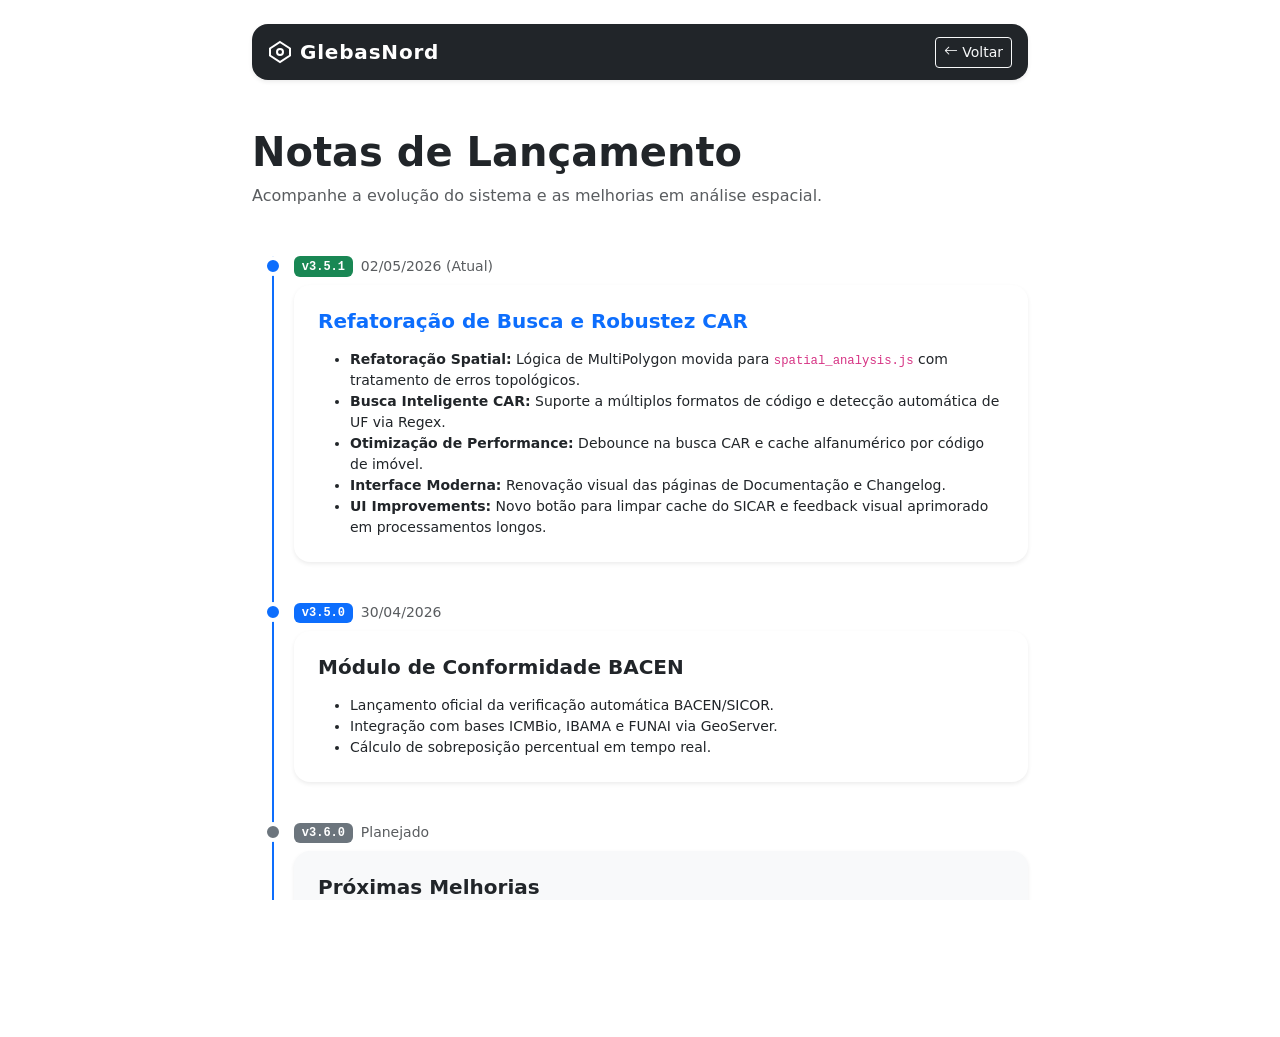
==== changelog.html @ fca3aaee "chore: v3.5.2 - Pequenas correções, limpeza e melhorias de estabilidade Ajustes realizados sobre v3." ====
<!DOCTYPE html>
<html lang="pt-BR" data-bs-theme="light">

<head>
  <meta charset="UTF-8">
  <meta name="viewport" content="width=device-width, initial-scale=1.0">
  <title>Changelog - CGRN</title>
  <link rel="stylesheet" href="https://cdn.jsdelivr.net/npm/bootstrap@5.3.2/dist/css/bootstrap.min.css">
  <link rel="stylesheet" href="https://cdn.jsdelivr.net/npm/bootstrap-icons@1.11.3/font/bootstrap-icons.min.css">
  <link rel="stylesheet" href="css/style.css">
  <style>
    body {
      background-color: var(--bs-body-bg);
    }

    .timeline {
      border-left: 2px solid var(--bs-primary);
      margin-left: 20px;
      padding-left: 20px;
      position: relative;
    }

    .timeline-item {
      position: relative;
      margin-bottom: 40px;
    }

    .timeline-item::before {
      content: '';
      position: absolute;
      left: -31px;
      top: 0;
      width: 20px;
      height: 20px;
      border-radius: 50%;
      background: var(--bs-primary);
      border: 4px solid var(--bs-body-bg);
    }

    .timeline-item.future::before {
      background: var(--bs-secondary);
    }

    .version-badge {
      font-family: monospace;
      font-weight: bold;
    }
  </style>
</head>

<body>
  <div class="container py-4" style="max-width: 800px;">
    <!-- Navbar -->
    <nav class="navbar navbar-expand-lg navbar-dark bg-dark shadow-sm mb-5 rounded-4 px-3">
      <a class="navbar-brand d-flex align-items-center gap-2" href="index.html">
        <svg width="24" height="24" viewBox="0 0 24 24" fill="none" stroke="currentColor" stroke-width="2">
          <polygon points="12 2 22 8.5 22 15.5 12 22 2 15.5 2 8.5" />
          <circle cx="12" cy="12" r="3" />
        </svg>
        <span class="fw-bold">GlebasNord</span>
      </a>
      <div class="ms-auto">
        <a href="index.html" class="btn btn-outline-light btn-sm">
          <i class="bi bi-arrow-left me-1"></i>Voltar
        </a>
      </div>
    </nav>

    <div class="mb-5">
      <h1 class="fw-bold mb-2">Notas de Lançamento</h1>
      <p class="text-muted">Acompanhe a evolução do sistema e as melhorias em análise espacial.</p>
    </div>

    <div class="timeline">

      <!-- Versão 3.5.1 -->
      <div class="timeline-item">
        <div class="d-flex align-items-center gap-2 mb-2">
          <span class="badge bg-success version-badge">v3.5.1</span>
          <span class="text-muted small">02/05/2026 (Atual)</span>
        </div>
        <div class="card border-0 shadow-sm rounded-4">
          <div class="card-body p-4">
            <h5 class="fw-bold mb-3 text-primary">Refatoração de Busca e Robustez CAR</h5>
            <ul class="mb-0 small">
              <li><strong>Refatoração Spatial:</strong> Lógica de MultiPolygon movida para
                <code>spatial_analysis.js</code> com tratamento de erros topológicos.
              </li>
              <li><strong>Busca Inteligente CAR:</strong> Suporte a múltiplos formatos de código e detecção automática
                de UF via Regex.</li>
              <li><strong>Otimização de Performance:</strong> Debounce na busca CAR e cache alfanumérico por código de
                imóvel.</li>
              <li><strong>Interface Moderna:</strong> Renovação visual das páginas de Documentação e Changelog.</li>
              <li><strong>UI Improvements:</strong> Novo botão para limpar cache do SICAR e feedback visual aprimorado
                em processamentos longos.</li>
            </ul>
          </div>
        </div>
      </div>

      <!-- Versão 3.5.0 -->
      <div class="timeline-item">
        <div class="d-flex align-items-center gap-2 mb-2">
          <span class="badge bg-primary version-badge">v3.5.0</span>
          <span class="text-muted small">30/04/2026</span>
        </div>
        <div class="card border-0 shadow-sm rounded-4">
          <div class="card-body p-4">
            <h5 class="fw-bold mb-3">Módulo de Conformidade BACEN</h5>
            <ul class="mb-0 small">
              <li>Lançamento oficial da verificação automática BACEN/SICOR.</li>
              <li>Integração com bases ICMBio, IBAMA e FUNAI via GeoServer.</li>
              <li>Cálculo de sobreposição percentual em tempo real.</li>
            </ul>
          </div>
        </div>
      </div>

      <!-- Futuro -->
      <div class="timeline-item future">
        <div class="d-flex align-items-center gap-2 mb-2">
          <span class="badge bg-secondary version-badge">v3.6.0</span>
          <span class="text-muted small">Planejado</span>
        </div>
        <div class="card border-0 shadow-sm rounded-4 bg-light">
          <div class="card-body p-4">
            <h5 class="fw-bold mb-2">Próximas Melhorias</h5>
            <p class="small text-muted mb-0">Exportação de relatórios em PDF, suporte a formatos GeoJSON em importação
              direta e integração com APIs de Preços de Terras.</p>
          </div>
        </div>
      </div>

    </div>
  </div>

  <script src="https://cdn.jsdelivr.net/npm/bootstrap@5.3.2/dist/js/bootstrap.bundle.min.js"></script>
  <script>
    if (localStorage.getItem('cgrn_theme') === 'dark') {
      document.documentElement.setAttribute('data-bs-theme', 'dark');
    }
  </script>
</body>

</html>
---- css/style.css ----
/* ============================================================
   CGRN v3.0 — style.css
   Complementa Bootstrap 5.3
   ============================================================ */

/* ─── Variáveis ─────────────────────────────────────────────── */
:root {
  --cgrn-accent: #448aff;
  --cgrn-nav-h: 56px;
  --cgrn-status-h: 32px;
  --cgrn-radius: 10px;
  --cgrn-shadow: 0 2px 16px rgba(0, 0, 0, .13);
  --cgrn-mono: 'JetBrains Mono', 'Fira Code', 'Cascadia Code', 'Courier New', monospace;
}

[data-bs-theme="dark"] {
  --bs-body-bg: #111827;
}

/* ─── Layout ─────────────────────────────────────────────────── */
html,
body {
  height: 100%;
  overflow: hidden;
  margin: 0;
}

#map {
  position: fixed;
  inset: var(--cgrn-nav-h) 0 var(--cgrn-status-h) 0;
  z-index: 0;
}

/* ─── Navbar ─────────────────────────────────────────────────── */
.navbar {
  position: relative;
  z-index: 1030;
  height: var(--cgrn-nav-h);
  font-size: .87rem;
}

.navbar-brand {
  font-weight: 800;
  letter-spacing: .04em;
}

.navbar .dropdown-menu {
  font-size: .84rem;
  border-radius: var(--cgrn-radius);
}

/* ─── Status bar inferior ────────────────────────────────────── */
#statusBar {
  position: fixed;
  bottom: 0;
  left: 0;
  right: 0;
  height: var(--cgrn-status-h);
  z-index: 1020;
  display: flex;
  align-items: center;
  padding: 0 .875rem;
  gap: 1rem;
  font-size: .72rem;
  font-family: var(--cgrn-mono);
  background: rgba(255, 255, 255, .96);
  border-top: 1px solid var(--bs-border-color, #dee2e6);
  backdrop-filter: blur(4px);
}

[data-bs-theme="dark"] #statusBar {
  background: rgba(17, 24, 39, .96);
}

.status-divider {
  width: 1px;
  height: 14px;
  background: var(--bs-border-color, #dee2e6);
  flex-shrink: 0;
}

/* ─── Modais ─────────────────────────────────────────────────── */
.modal-content {
  border: none;
  border-radius: var(--cgrn-radius);
  box-shadow: var(--cgrn-shadow);
  overflow: hidden;
}

.modal-header {
  border-bottom: 1px solid var(--bs-border-color);
  padding: .875rem 1.125rem;
}

.modal-footer {
  border-top: 1px solid var(--bs-border-color);
}

/* ─── Textarea de coordenadas ────────────────────────────────── */
.coord-area {
  font-family: var(--cgrn-mono) !important;
  font-size: .8rem;
  line-height: 1.65;
  resize: vertical;
  min-height: 150px;
}

/* ─── Upload zone ────────────────────────────────────────────── */
.upload-zone {
  border: 2px dashed var(--bs-border-color, #dee2e6);
  border-radius: var(--cgrn-radius);
  padding: 2rem 1rem;
  text-align: center;
  cursor: pointer;
  transition: border-color .2s, background .2s;
}

.upload-zone:hover,
.upload-zone.drag-over {
  border-color: var(--cgrn-accent);
  background: color-mix(in srgb, var(--cgrn-accent) 5%, transparent);
}

/* ─── Tabela de resultados Modernizada ────────────────────────── */
.results-table {
  border-collapse: separate;
  border-spacing: 0;
}

.results-table thead {
  position: sticky;
  top: 0;
  z-index: 10;
  box-shadow: 0 1px 0 var(--bs-border-color);
}

.results-table th {
  background: var(--bs-tertiary-bg);
  border-bottom: 2px solid var(--bs-border-color);
  font-size: 0.68rem;
  padding: 0.75rem 0.5rem;
  color: var(--bs-secondary-color);
}

.group-header th {
  border-bottom: 1px solid var(--bs-border-color);
  font-weight: 700;
  text-transform: uppercase;
  letter-spacing: 0.05em;
  font-size: 0.62rem;
  color: var(--bs-primary);
}

.results-table tbody tr:nth-of-type(odd) {
  background-color: rgba(0, 0, 0, 0.01);
}

[data-bs-theme="dark"] .results-table tbody tr:nth-of-type(odd) {
  background-color: rgba(255, 255, 255, 0.02);
}

.results-table tbody tr:hover {
  background-color: rgba(68, 138, 255, 0.05) !important;
}

/* Badges Modernos */
.badge-modern {
  padding: 0.4em 0.7em;
  font-weight: 600;
  font-size: 0.7rem;
  border-radius: 6px;
  display: inline-flex;
  align-items: center;
  gap: 4px;
}

/* Color indicator */
.color-dot {
  width: 14px;
  height: 14px;
  border-radius: 50%;
  display: inline-block;
  box-shadow: inset 0 0 0 1px rgba(0, 0, 0, 0.1);
}

/* Cores Suaves para Linhas */
.table-danger-soft {
  background-color: rgba(220, 53, 69, 0.08) !important;
}

.table-warning-soft {
  background-color: rgba(255, 193, 7, 0.08) !important;
}

[data-bs-theme="dark"] .table-danger-soft {
  background-color: rgba(220, 53, 69, 0.15) !important;
}

[data-bs-theme="dark"] .table-warning-soft {
  background-color: rgba(255, 193, 7, 0.15) !important;
}

/* Botões da Tabela */
.btn-white {
  background: #fff;
  border: 1px solid #dee2e6;
  color: #212529;
}

[data-bs-theme="dark"] .btn-white {
  background: #2d3748;
  border-color: #4a5568;
  color: #e2e8f0;
}

.btn-white:hover {
  background: #f8f9fa;
  border-color: #ced4da;
}

[data-bs-theme="dark"] .btn-white:hover {
  background: #3d4957;
}

/* Outros ajustes */
.border-top-2 {
  border-top: 2px solid var(--bs-border-color) !important;
}

.results-table .font-monospace {
  font-size: 0.85rem;
  letter-spacing: -0.02em;
}

/* ─── Centroid marker ────────────────────────────────────────── */
.cgrn-centroid {
  width: 26px;
  height: 26px;
  border-radius: 50%;
  border: 2.5px solid;
  color: #fff;
  font-size: .68rem;
  font-weight: 700;
  display: flex;
  align-items: center;
  justify-content: center;
  box-shadow: 0 2px 6px rgba(0, 0, 0, .28);
  transition: transform .15s;
  filter: brightness(1.1);
}

.cgrn-centroid:hover {
  transform: scale(1.2);
}

/* ─── Popup Leaflet ──────────────────────────────────────────── */
.leaflet-popup-content-wrapper {
  border-radius: var(--cgrn-radius) !important;
  box-shadow: var(--cgrn-shadow) !important;
  padding: 2px !important;
}

.leaflet-popup-content {
  margin: 10px 14px !important;
}

.popup-table {
  width: 100%;
  border-collapse: collapse;
  font-size: .8em;
}

.popup-table td {
  padding: .15rem .35rem;
  vertical-align: top;
}

.popup-table td:first-child {
  color: #888;
  white-space: nowrap;
  width: 40%;
}

[data-bs-theme="dark"] .leaflet-popup-content-wrapper,
[data-bs-theme="dark"] .leaflet-popup-tip {
  background: #1f2937 !important;
  color: #e5e7eb !important;
}

/* ─── Painel de legenda TI ───────────────────────────────────── */
#tiLegendPanel {
  position: fixed;
  left: 10px;
  bottom: calc(var(--cgrn-status-h) + 8px);
  z-index: 1000;
  background: rgba(255, 255, 255, .97);
  border: 1px solid var(--bs-border-color, #dee2e6);
  border-radius: var(--cgrn-radius);
  box-shadow: var(--cgrn-shadow);
  min-width: 210px;
  max-width: 240px;
  overflow: hidden;
}

[data-bs-theme="dark"] #tiLegendPanel {
  background: rgba(31, 41, 55, .97);
}

.ti-legend-header {
  display: flex;
  align-items: center;
  gap: .4rem;
  padding: .45rem .75rem;
  font-size: .75rem;
  font-weight: 600;
  cursor: pointer;
  user-select: none;
  background: rgba(0, 0, 0, .03);
  border-bottom: 1px solid var(--bs-border-color, #dee2e6);
}

.ti-legend-header:hover {
  background: rgba(0, 0, 0, .06);
}

[data-bs-theme="dark"] .ti-legend-header {
  background: rgba(255, 255, 255, .04);
}

#tiLegendBody {
  padding: .6rem .75rem .75rem;
}

/* buildTILegend() gera estas classes */
.ti-legend-inner {
  font-size: .77rem;
}

.legend-title {
  font-weight: 700;
  margin-bottom: .45rem;
  font-size: .76rem;
  letter-spacing: .03em;
}

.legend-item {
  display: flex;
  align-items: center;
  gap: .45rem;
  margin-bottom: .28rem;
}

.legend-swatch {
  width: 14px;
  height: 14px;
  border-radius: 3px;
  border: 2px solid;
  display: inline-block;
  flex-shrink: 0;
}

.legend-source {
  font-size: .68rem;
  color: #888;
  margin-top: .5rem;
}

/* ─── Modal conformidade ─────────────────────────────────────── */
#conformidadeBody .table th {
  font-size: .74rem;
}

#conformidadeBody .table td {
  font-size: .8rem;
}

/* ─── Legenda TI no rodapé do modal de resultados ────────────── */
.ti-modal-legend {
  font-size: .74rem;
  background: var(--bs-body-tertiary, #f8f9fa);
}

[data-bs-theme="dark"] .ti-modal-legend {
  background: rgba(255, 255, 255, .03);
}

/* ─── Toast ──────────────────────────────────────────────────── */
.toast {
  border-radius: var(--cgrn-radius);
  overflow: hidden;
  min-width: 280px;
}

.toast-header,
.toast-body {
  font-size: .82rem;
}

/* ─── Controles Leaflet no dark mode ─────────────────────────── */
[data-bs-theme="dark"] .leaflet-bar a,
[data-bs-theme="dark"] .leaflet-draw-toolbar a {
  background-color: #1f2937 !important;
  color: #e5e7eb !important;
  border-color: #374151 !important;
}

[data-bs-theme="dark"] .leaflet-bar a:hover,
[data-bs-theme="dark"] .leaflet-draw-toolbar a:hover {
  background-color: #374151 !important;
}

[data-bs-theme="dark"] .leaflet-control-attribution {
  background: rgba(17, 24, 39, .9) !important;
  color: #9ca3af !important;
}

[data-bs-theme="dark"] .leaflet-control-layers {
  background: #1f2937;
  color: #e5e7eb;
}

[data-bs-theme="dark"] .leaflet-control-layers-separator {
  border-color: #374151;
}

/* ─── Animações ──────────────────────────────────────────────── */
@keyframes fadein {
  from {
    opacity: 0;
    transform: translateY(-4px);
  }

  to {
    opacity: 1;
    transform: translateY(0);
  }
}

.animate-fadein {
  animation: fadein .2s ease;
}

/* ─── Responsividade ─────────────────────────────────────────── */
@media (max-width:767px) {
  #statusBar {
    font-size: .65rem;
    gap: .5rem;
    padding: 0 .5rem;
  }

  .modal-dialog {
    margin: .5rem;
  }

  .coord-area {
    font-size: .75rem;
  }

  .results-table th,
  .results-table td {
    font-size: .7rem;
    padding: .4rem .3rem;
  }

  .results-table .group-header,
  .results-table .text-muted.small {
    display: none;
  }

  #tiLegendPanel {
    display: none !important;
  }
}
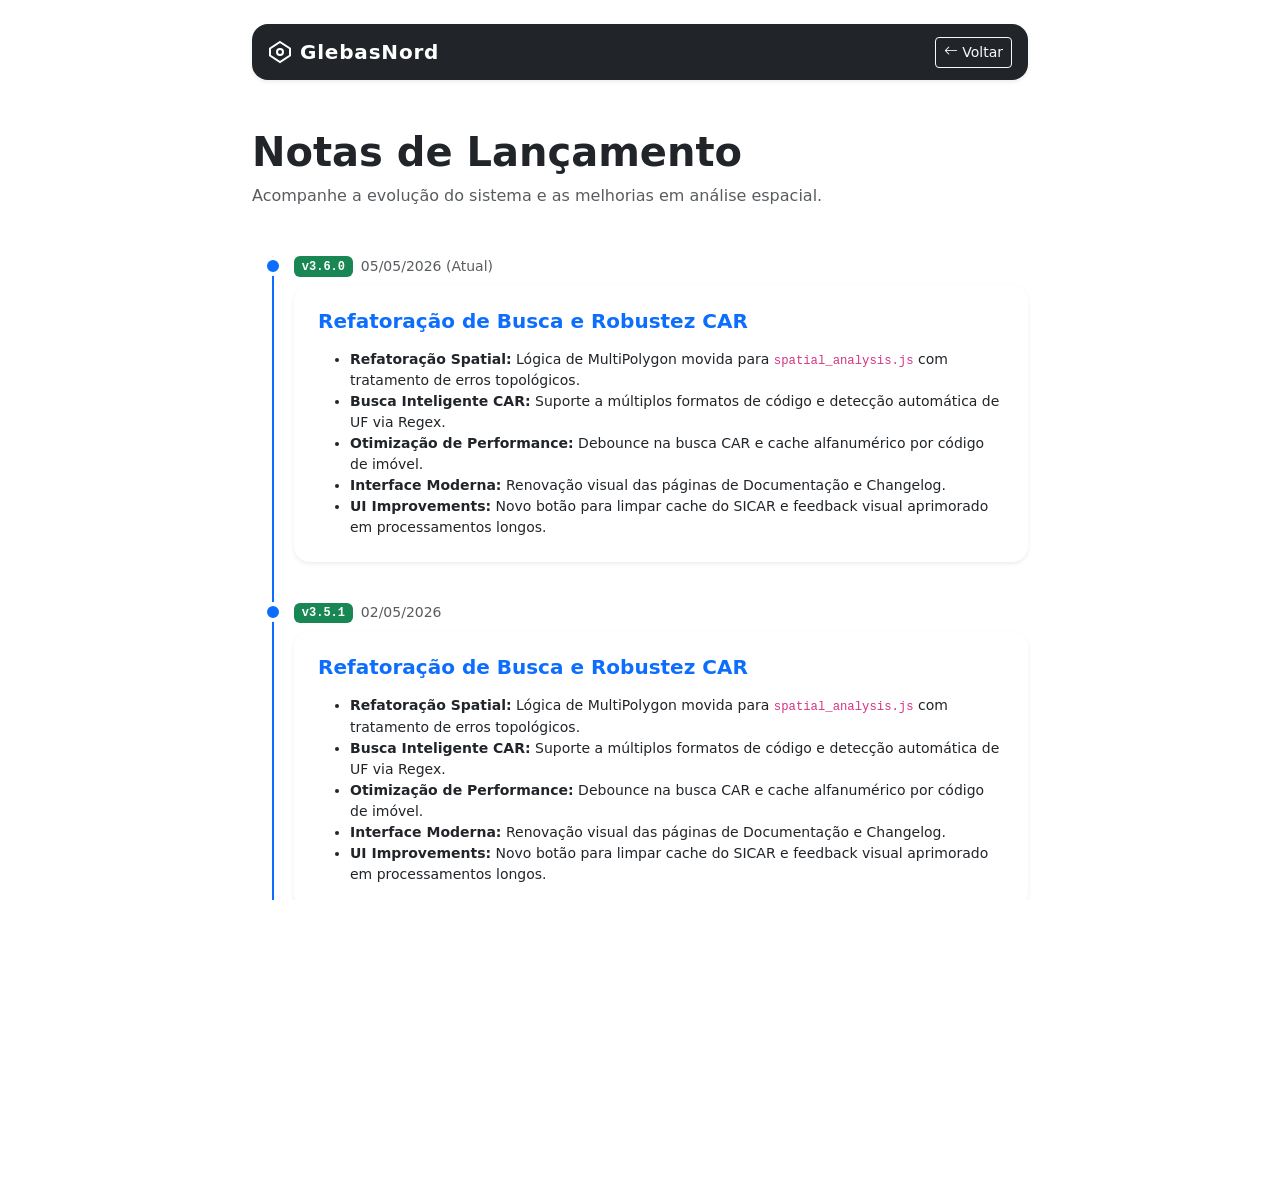
==== commit f855e314: "feat: v3.6.0 - Consolidação de estabilidade, correções e melhorias finais Ajustes realizados sobre v" ====
--- a/changelog.html
+++ b/changelog.html
@@ -72,12 +72,35 @@
     </div>
 
     <div class="timeline">
-
+    <!-- Versão 3.6.0 -->
+      <div class="timeline-item">
+        <div class="d-flex align-items-center gap-2 mb-2">
+          <span class="badge bg-success version-badge">v3.6.0</span>
+          <span class="text-muted small">05/05/2026 (Atual)</span>
+        </div>
+        <div class="card border-0 shadow-sm rounded-4">
+          <div class="card-body p-4">
+            <h5 class="fw-bold mb-3 text-primary">Refatoração de Busca e Robustez CAR</h5>
+            <ul class="mb-0 small">
+              <li><strong>Refatoração Spatial:</strong> Lógica de MultiPolygon movida para
+                <code>spatial_analysis.js</code> com tratamento de erros topológicos.
+              </li>
+              <li><strong>Busca Inteligente CAR:</strong> Suporte a múltiplos formatos de código e detecção automática
+                de UF via Regex.</li>
+              <li><strong>Otimização de Performance:</strong> Debounce na busca CAR e cache alfanumérico por código de
+                imóvel.</li>
+              <li><strong>Interface Moderna:</strong> Renovação visual das páginas de Documentação e Changelog.</li>
+              <li><strong>UI Improvements:</strong> Novo botão para limpar cache do SICAR e feedback visual aprimorado
+                em processamentos longos.</li>
+            </ul>
+          </div>
+        </div>
+      </div>
       <!-- Versão 3.5.1 -->
       <div class="timeline-item">
         <div class="d-flex align-items-center gap-2 mb-2">
           <span class="badge bg-success version-badge">v3.5.1</span>
-          <span class="text-muted small">02/05/2026 (Atual)</span>
+          <span class="text-muted small">02/05/2026</span>
         </div>
         <div class="card border-0 shadow-sm rounded-4">
           <div class="card-body p-4">
@@ -116,21 +139,6 @@
         </div>
       </div>
 
-      <!-- Futuro -->
-      <div class="timeline-item future">
-        <div class="d-flex align-items-center gap-2 mb-2">
-          <span class="badge bg-secondary version-badge">v3.6.0</span>
-          <span class="text-muted small">Planejado</span>
-        </div>
-        <div class="card border-0 shadow-sm rounded-4 bg-light">
-          <div class="card-body p-4">
-            <h5 class="fw-bold mb-2">Próximas Melhorias</h5>
-            <p class="small text-muted mb-0">Exportação de relatórios em PDF, suporte a formatos GeoJSON em importação
-              direta e integração com APIs de Preços de Terras.</p>
-          </div>
-        </div>
-      </div>
-
     </div>
   </div>
 
--- a/css/style.css
+++ b/css/style.css
@@ -286,7 +286,98 @@
   background: #1f2937 !important;
   color: #e5e7eb !important;
 }
-
+/* ─── Painel flutuante de camadas (direita) ─────────────────── */
+#layerControlPanel {
+  position: fixed;
+  right: 10px;
+  bottom: calc(var(--cgrn-status-h) + 25px);
+  z-index: 1000;
+  background: rgba(255, 255, 255, .97);
+  border: 1px solid var(--bs-border-color, #dee2e6);
+  border-radius: var(--cgrn-radius);
+  box-shadow: var(--cgrn-shadow);
+  min-width: 200px;
+  max-width: 230px;
+  overflow: hidden;
+  transition: all .2s ease;
+}
+
+[data-bs-theme="dark"] #layerControlPanel {
+  background: rgba(31, 41, 55, .97);
+}
+
+.lcp-header {
+  display: flex;
+  align-items: center;
+  gap: .35rem;
+  padding: .45rem .75rem;
+  font-size: .75rem;
+  font-weight: 600;
+  cursor: pointer;
+  user-select: none;
+  background: rgba(0, 0, 0, .03);
+  border-bottom: 1px solid var(--bs-border-color, #dee2e6);
+}
+
+.lcp-header:hover { background: rgba(0, 0, 0, .06); }
+
+[data-bs-theme="dark"] .lcp-header { background: rgba(255,255,255,.04); }
+
+#layerPanelBody { padding: .4rem 0 .5rem; }
+
+#layerPanelBody.collapsed { display: none; }
+
+.lcp-section-title {
+  font-size: .65rem;
+  font-weight: 700;
+  text-transform: uppercase;
+  letter-spacing: .06em;
+  color: var(--bs-secondary-color, #6c757d);
+  padding: .3rem .75rem .1rem;
+}
+
+.lcp-item {
+  display: flex;
+  align-items: center;
+  gap: .45rem;
+  padding: .3rem .75rem;
+  font-size: .76rem;
+  cursor: pointer;
+  transition: background .12s;
+}
+
+.lcp-item:hover { background: rgba(0,0,0,.04); }
+[data-bs-theme="dark"] .lcp-item:hover { background: rgba(255,255,255,.06); }
+
+.lcp-swatch {
+  width: 13px;
+  height: 13px;
+  border-radius: 3px;
+  border: 2px solid;
+  flex-shrink: 0;
+}
+
+.lcp-switch { cursor: pointer; }
+
+.lcp-divider {
+  margin: .35rem .75rem;
+  border-top: 1px solid var(--bs-border-color, #dee2e6);
+}
+
+/* Recua o painel quando a legenda TI está visível */
+#tiLegendPanel:not(.d-none) ~ #layerControlPanel {
+  /* Não há conflito pois TI fica à esquerda e este à direita */
+}
+
+/* Mobile: colapsa automaticamente em telas pequenas */
+@media (max-width: 576px) {
+  #layerControlPanel {
+    right: 6px;
+    min-width: 180px;
+  }
+  #layerPanelBody { display: none; }
+  #layerControlPanel.expanded #layerPanelBody { display: block; }
+}
 /* ─── Painel de legenda TI ───────────────────────────────────── */
 #tiLegendPanel {
   position: fixed;
@@ -365,6 +456,55 @@
   margin-top: .5rem;
 }
 
+/* ─── Abas da modal adicionarGleba ──────────────────────────── */
+/*
+ * Transforma nav-pills em abas reais usando apenas CSS.
+ * O HTML não precisa ser alterado.
+ */
+#adicionarGleba .nav.nav-pills {
+  gap: 0;
+  padding: 0 !important;
+  background: transparent !important;
+  border-bottom: 2px solid var(--bs-border-color, #dee2e6);
+  border-radius: 0 !important;
+  margin-bottom: 1.25rem !important;
+}
+
+#adicionarGleba .nav.nav-pills .nav-item {
+  margin-bottom: -2px; /* sobrepõe a borda inferior do container */
+}
+
+#adicionarGleba .nav.nav-pills .nav-link {
+  border-radius: 8px 8px 0 0 !important;
+  border: 2px solid transparent;
+  border-bottom: none;
+  padding: 0.55rem 1rem;
+  font-size: 0.84rem;
+  font-weight: 500;
+  color: var(--bs-secondary-color);
+  background: transparent;
+  transition: color .15s, background .15s, border-color .15s;
+  white-space: nowrap;
+}
+
+#adicionarGleba .nav.nav-pills .nav-link:hover:not(.active) {
+  color: var(--bs-body-color);
+  background: var(--bs-tertiary-bg);
+  border-color: var(--bs-border-color) var(--bs-border-color) transparent;
+}
+
+#adicionarGleba .nav.nav-pills .nav-link.active {
+  color: var(--bs-primary);
+  background: var(--bs-modal-bg, #fff);
+  border-color: var(--bs-border-color) var(--bs-border-color) var(--bs-modal-bg, #fff);
+  font-weight: 600;
+}
+
+[data-bs-theme="dark"] #adicionarGleba .nav.nav-pills .nav-link.active {
+  background: var(--bs-modal-bg, #212529);
+  border-bottom-color: var(--bs-modal-bg, #212529);
+}
+
 /* ─── Modal conformidade ─────────────────────────────────────── */
 #conformidadeBody .table th {
   font-size: .74rem;
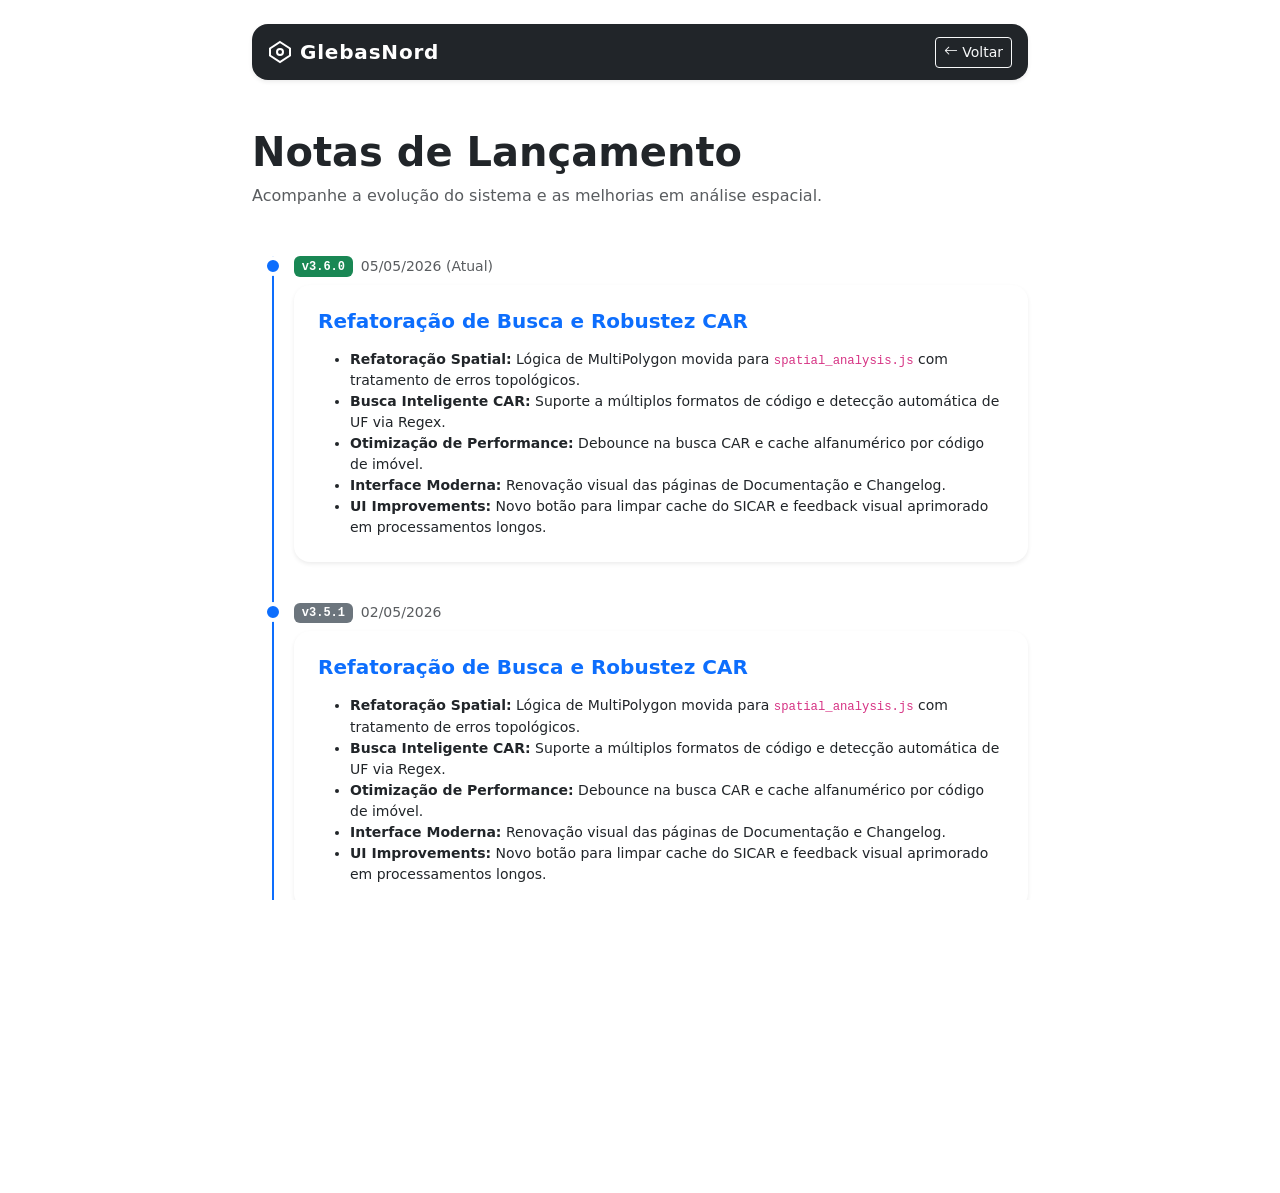
==== commit 4d21047a: "feat: v3.6.2 - Atualização final com melhorias no README e polimento geral Ajustes realizados sobre " ====
--- a/changelog.html
+++ b/changelog.html
@@ -72,7 +72,7 @@
     </div>
 
     <div class="timeline">
-    <!-- Versão 3.6.0 -->
+      <!-- Versão 3.6.0 -->
       <div class="timeline-item">
         <div class="d-flex align-items-center gap-2 mb-2">
           <span class="badge bg-success version-badge">v3.6.0</span>
@@ -99,7 +99,7 @@
       <!-- Versão 3.5.1 -->
       <div class="timeline-item">
         <div class="d-flex align-items-center gap-2 mb-2">
-          <span class="badge bg-success version-badge">v3.5.1</span>
+          <span class="badge bg-secondary version-badge">v3.5.1</span>
           <span class="text-muted small">02/05/2026</span>
         </div>
         <div class="card border-0 shadow-sm rounded-4">
--- a/css/style.css
+++ b/css/style.css
@@ -286,6 +286,7 @@
   background: #1f2937 !important;
   color: #e5e7eb !important;
 }
+
 /* ─── Painel flutuante de camadas (direita) ─────────────────── */
 #layerControlPanel {
   position: fixed;
@@ -319,13 +320,21 @@
   border-bottom: 1px solid var(--bs-border-color, #dee2e6);
 }
 
-.lcp-header:hover { background: rgba(0, 0, 0, .06); }
-
-[data-bs-theme="dark"] .lcp-header { background: rgba(255,255,255,.04); }
-
-#layerPanelBody { padding: .4rem 0 .5rem; }
-
-#layerPanelBody.collapsed { display: none; }
+.lcp-header:hover {
+  background: rgba(0, 0, 0, .06);
+}
+
+[data-bs-theme="dark"] .lcp-header {
+  background: rgba(255, 255, 255, .04);
+}
+
+#layerPanelBody {
+  padding: .4rem 0 .5rem;
+}
+
+#layerPanelBody.collapsed {
+  display: none;
+}
 
 .lcp-section-title {
   font-size: .65rem;
@@ -346,8 +355,21 @@
   transition: background .12s;
 }
 
-.lcp-item:hover { background: rgba(0,0,0,.04); }
-[data-bs-theme="dark"] .lcp-item:hover { background: rgba(255,255,255,.06); }
+.lcp-item:hover {
+  background: rgba(0, 0, 0, .04);
+}
+
+[data-bs-theme="dark"] .lcp-item:hover {
+  background: rgba(255, 255, 255, .06);
+}
+
+.lcp-item>span {
+  flex-shrink: 1;
+  min-width: 0;
+  overflow: hidden;
+  text-overflow: ellipsis;
+  white-space: nowrap;
+}
 
 .lcp-swatch {
   width: 13px;
@@ -357,7 +379,9 @@
   flex-shrink: 0;
 }
 
-.lcp-switch { cursor: pointer; }
+.lcp-switch {
+  cursor: pointer;
+}
 
 .lcp-divider {
   margin: .35rem .75rem;
@@ -365,7 +389,7 @@
 }
 
 /* Recua o painel quando a legenda TI está visível */
-#tiLegendPanel:not(.d-none) ~ #layerControlPanel {
+#tiLegendPanel:not(.d-none)~#layerControlPanel {
   /* Não há conflito pois TI fica à esquerda e este à direita */
 }
 
@@ -375,9 +399,16 @@
     right: 6px;
     min-width: 180px;
   }
-  #layerPanelBody { display: none; }
-  #layerControlPanel.expanded #layerPanelBody { display: block; }
-}
+
+  #layerPanelBody {
+    display: none;
+  }
+
+  #layerControlPanel.expanded #layerPanelBody {
+    display: block;
+  }
+}
+
 /* ─── Painel de legenda TI ───────────────────────────────────── */
 #tiLegendPanel {
   position: fixed;
@@ -471,7 +502,8 @@
 }
 
 #adicionarGleba .nav.nav-pills .nav-item {
-  margin-bottom: -2px; /* sobrepõe a borda inferior do container */
+  margin-bottom: -2px;
+  /* sobrepõe a borda inferior do container */
 }
 
 #adicionarGleba .nav.nav-pills .nav-link {
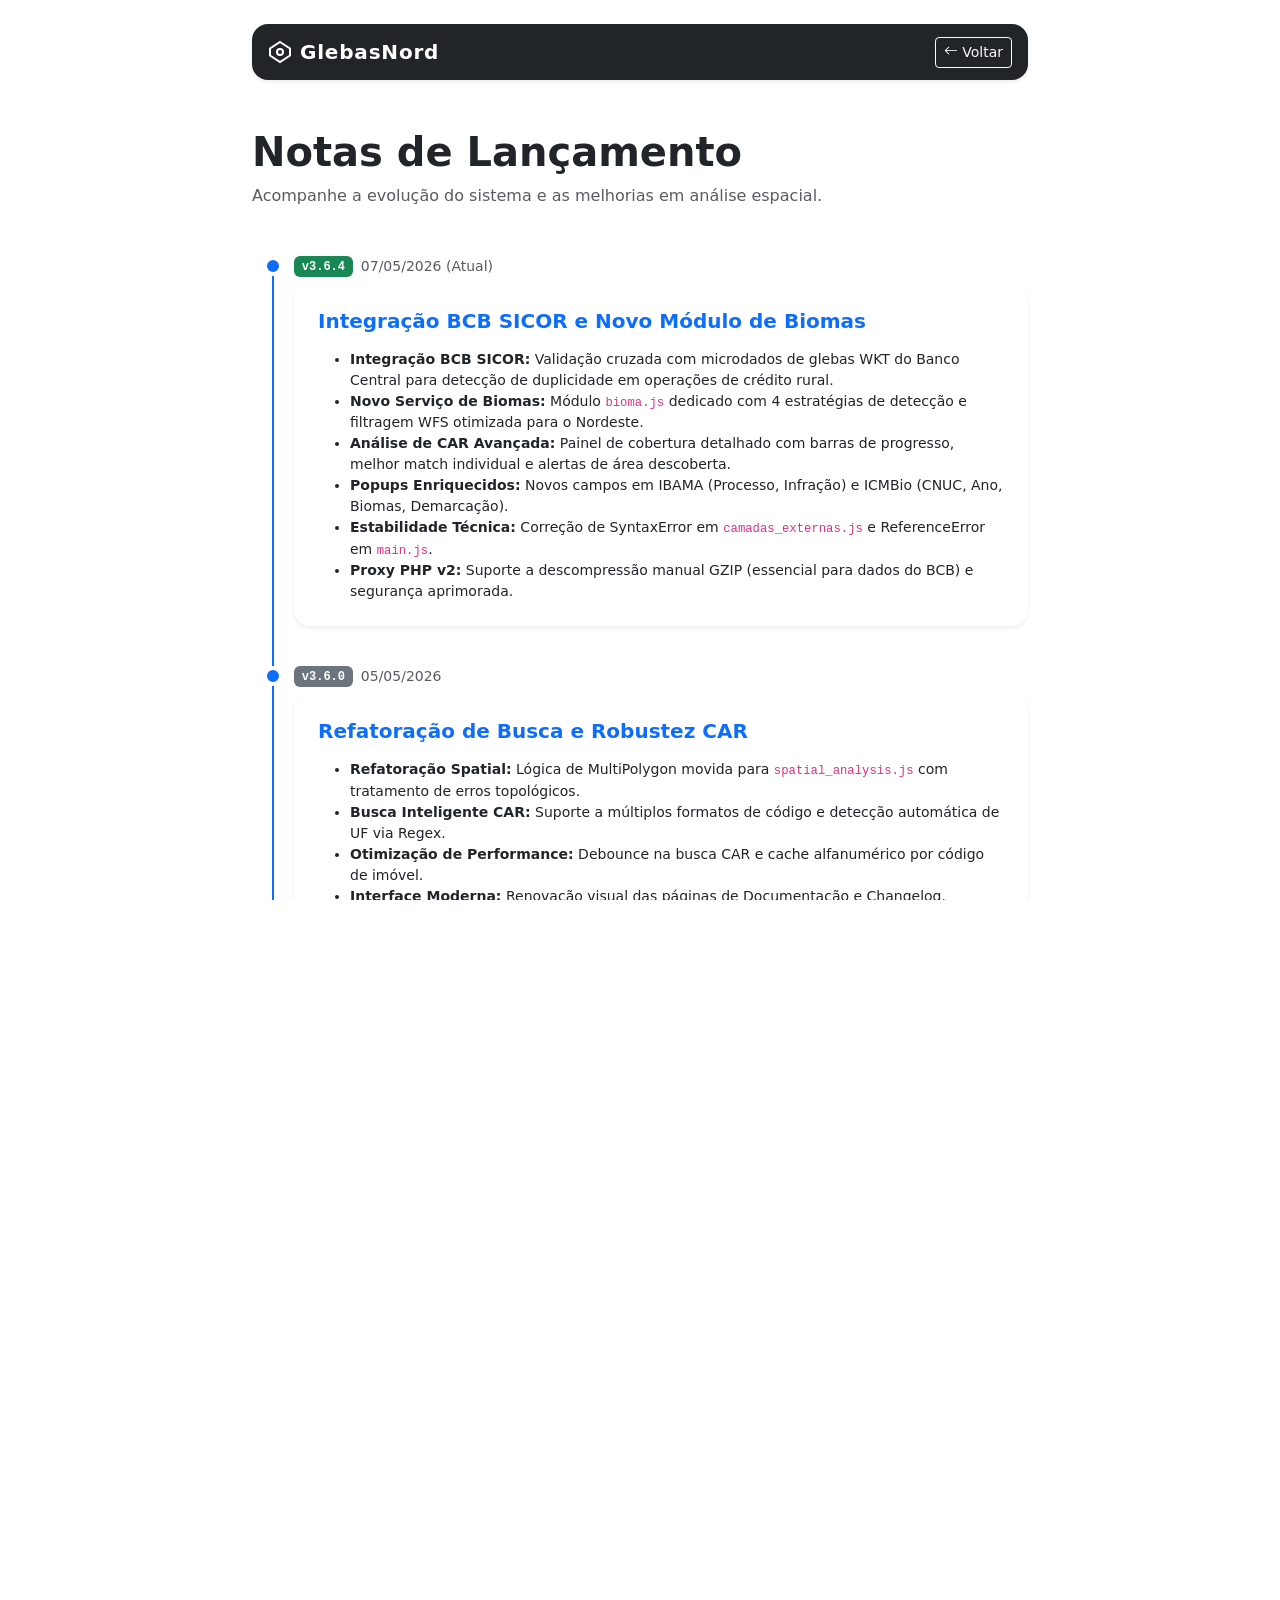
==== commit 0f87bd51: "feat: integração BCB SICOR, novo módulo de biomas e correções de estabilidade v3.6.4" ====
--- a/changelog.html
+++ b/changelog.html
@@ -72,11 +72,32 @@
     </div>
 
     <div class="timeline">
+      <!-- Versão 3.6.4 -->
+      <div class="timeline-item">
+        <div class="d-flex align-items-center gap-2 mb-2">
+          <span class="badge bg-success version-badge">v3.6.4</span>
+          <span class="text-muted small">07/05/2026 (Atual)</span>
+        </div>
+        <div class="card border-0 shadow-sm rounded-4">
+          <div class="card-body p-4">
+            <h5 class="fw-bold mb-3 text-primary">Integração BCB SICOR e Novo Módulo de Biomas</h5>
+            <ul class="mb-0 small">
+              <li><strong>Integração BCB SICOR:</strong> Validação cruzada com microdados de glebas WKT do Banco Central para detecção de duplicidade em operações de crédito rural.</li>
+              <li><strong>Novo Serviço de Biomas:</strong> Módulo <code>bioma.js</code> dedicado com 4 estratégias de detecção e filtragem WFS otimizada para o Nordeste.</li>
+              <li><strong>Análise de CAR Avançada:</strong> Painel de cobertura detalhado com barras de progresso, melhor match individual e alertas de área descoberta.</li>
+              <li><strong>Popups Enriquecidos:</strong> Novos campos em IBAMA (Processo, Infração) e ICMBio (CNUC, Ano, Biomas, Demarcação).</li>
+              <li><strong>Estabilidade Técnica:</strong> Correção de SyntaxError em <code>camadas_externas.js</code> e ReferenceError em <code>main.js</code>.</li>
+              <li><strong>Proxy PHP v2:</strong> Suporte a descompressão manual GZIP (essencial para dados do BCB) e segurança aprimorada.</li>
+            </ul>
+          </div>
+        </div>
+      </div>
+
       <!-- Versão 3.6.0 -->
       <div class="timeline-item">
         <div class="d-flex align-items-center gap-2 mb-2">
-          <span class="badge bg-success version-badge">v3.6.0</span>
-          <span class="text-muted small">05/05/2026 (Atual)</span>
+          <span class="badge bg-secondary version-badge">v3.6.0</span>
+          <span class="text-muted small">05/05/2026</span>
         </div>
         <div class="card border-0 shadow-sm rounded-4">
           <div class="card-body p-4">
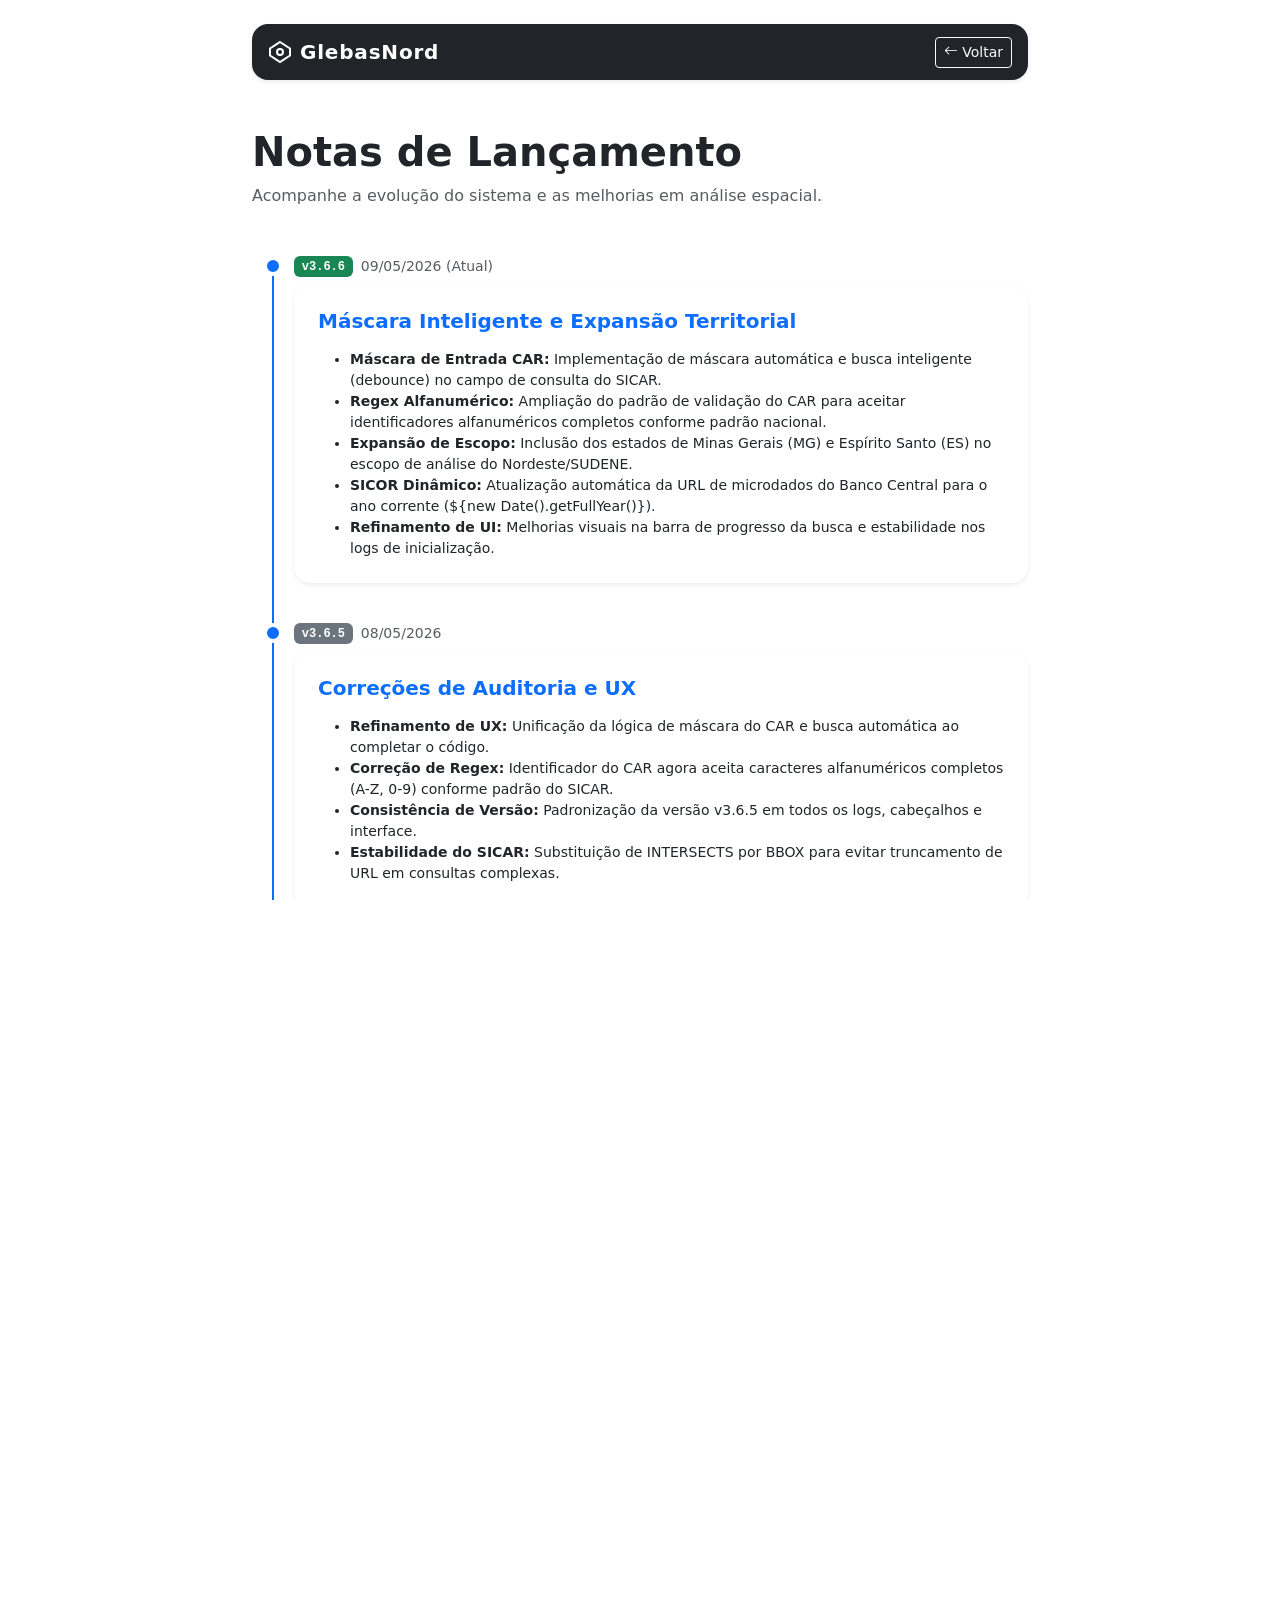
==== commit e0d968ad: "release: v3.6.6 - Máscara Inteligente CAR e Expansão Territorial" ====
--- a/changelog.html
+++ b/changelog.html
@@ -72,11 +72,50 @@
     </div>
 
     <div class="timeline">
+      <!-- Versão 3.6.6 -->
+      <div class="timeline-item">
+        <div class="d-flex align-items-center gap-2 mb-2">
+          <span class="badge bg-success version-badge">v3.6.6</span>
+          <span class="text-muted small">09/05/2026 (Atual)</span>
+        </div>
+        <div class="card border-0 shadow-sm rounded-4">
+          <div class="card-body p-4">
+            <h5 class="fw-bold mb-3 text-primary">Máscara Inteligente e Expansão Territorial</h5>
+            <ul class="mb-0 small">
+              <li><strong>Máscara de Entrada CAR:</strong> Implementação de máscara automática e busca inteligente (debounce) no campo de consulta do SICAR.</li>
+              <li><strong>Regex Alfanumérico:</strong> Ampliação do padrão de validação do CAR para aceitar identificadores alfanuméricos completos conforme padrão nacional.</li>
+              <li><strong>Expansão de Escopo:</strong> Inclusão dos estados de Minas Gerais (MG) e Espírito Santo (ES) no escopo de análise do Nordeste/SUDENE.</li>
+              <li><strong>SICOR Dinâmico:</strong> Atualização automática da URL de microdados do Banco Central para o ano corrente (${new Date().getFullYear()}).</li>
+              <li><strong>Refinamento de UI:</strong> Melhorias visuais na barra de progresso da busca e estabilidade nos logs de inicialização.</li>
+            </ul>
+          </div>
+        </div>
+      </div>
+
+      <!-- Versão 3.6.5 -->
+      <div class="timeline-item">
+        <div class="d-flex align-items-center gap-2 mb-2">
+          <span class="badge bg-secondary version-badge">v3.6.5</span>
+          <span class="text-muted small">08/05/2026</span>
+        </div>
+        <div class="card border-0 shadow-sm rounded-4">
+          <div class="card-body p-4">
+            <h5 class="fw-bold mb-3 text-primary">Correções de Auditoria e UX</h5>
+            <ul class="mb-0 small">
+              <li><strong>Refinamento de UX:</strong> Unificação da lógica de máscara do CAR e busca automática ao completar o código.</li>
+              <li><strong>Correção de Regex:</strong> Identificador do CAR agora aceita caracteres alfanuméricos completos (A-Z, 0-9) conforme padrão do SICAR.</li>
+              <li><strong>Consistência de Versão:</strong> Padronização da versão v3.6.5 em todos os logs, cabeçalhos e interface.</li>
+              <li><strong>Estabilidade do SICAR:</strong> Substituição de INTERSECTS por BBOX para evitar truncamento de URL em consultas complexas.</li>
+            </ul>
+          </div>
+        </div>
+      </div>
+
       <!-- Versão 3.6.4 -->
       <div class="timeline-item">
         <div class="d-flex align-items-center gap-2 mb-2">
-          <span class="badge bg-success version-badge">v3.6.4</span>
-          <span class="text-muted small">07/05/2026 (Atual)</span>
+          <span class="badge bg-secondary version-badge">v3.6.4</span>
+          <span class="text-muted small">07/05/2026</span>
         </div>
         <div class="card border-0 shadow-sm rounded-4">
           <div class="card-body p-4">
--- a/css/style.css
+++ b/css/style.css
@@ -121,6 +121,20 @@
   background: color-mix(in srgb, var(--cgrn-accent) 5%, transparent);
 }
 
+/* Campo CAR com fonte mono e feedback colorido */
+#carSearchCode {
+  letter-spacing: .04em;
+}
+
+#carSearchCode:focus {
+  box-shadow: 0 0 0 .2rem rgba(13, 110, 253, .15);
+}
+
+#carProgressBar {
+  border-radius: 0 0 4px 4px;
+  background: var(--bs-border-color, #dee2e6);
+}
+
 /* ─── Tabela de resultados Modernizada ────────────────────────── */
 .results-table {
   border-collapse: separate;
@@ -388,11 +402,6 @@
   border-top: 1px solid var(--bs-border-color, #dee2e6);
 }
 
-/* Recua o painel quando a legenda TI está visível */
-#tiLegendPanel:not(.d-none)~#layerControlPanel {
-  /* Não há conflito pois TI fica à esquerda e este à direita */
-}
-
 /* Mobile: colapsa automaticamente em telas pequenas */
 @media (max-width: 576px) {
   #layerControlPanel {
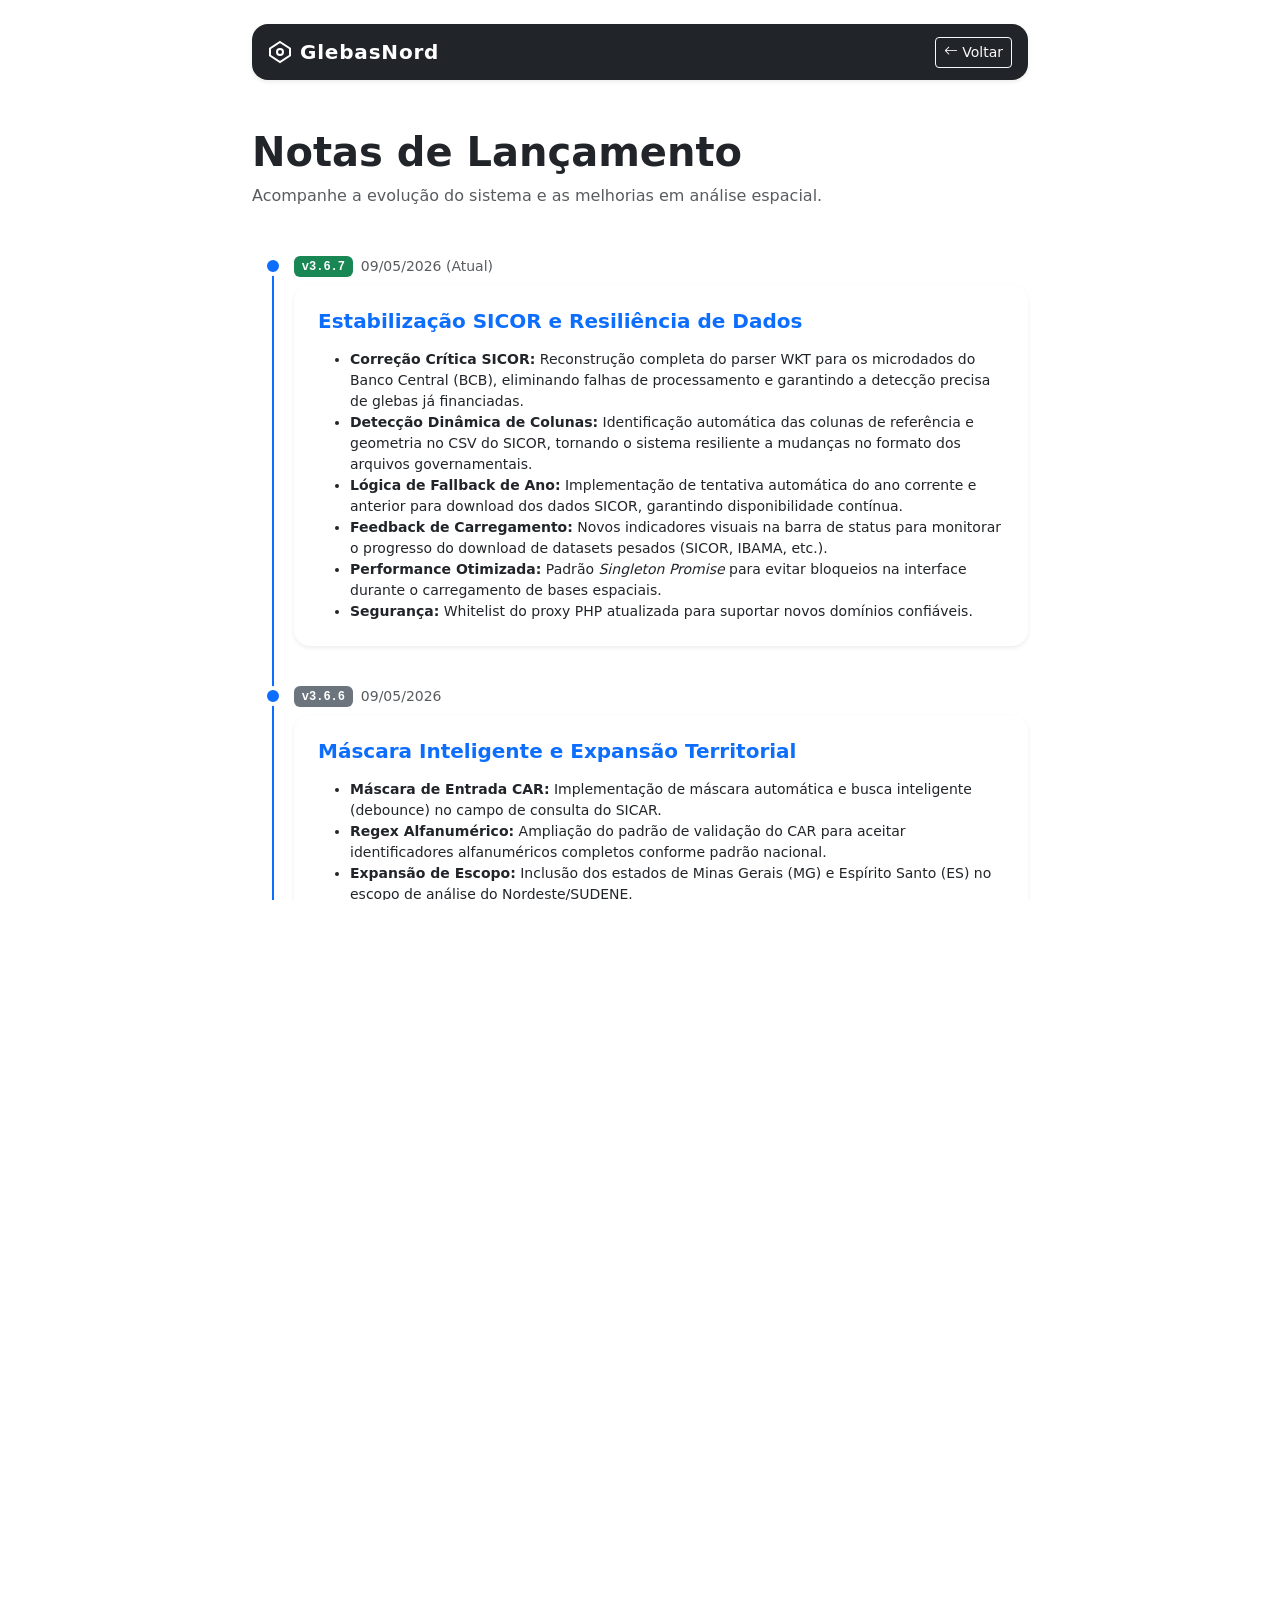
==== commit 460e8a25: "release: v3.6.7 - Estabilização SICOR e resiliência de dados" ====
--- a/changelog.html
+++ b/changelog.html
@@ -72,11 +72,32 @@
     </div>
 
     <div class="timeline">
+      <!-- Versão 3.6.7 -->
+      <div class="timeline-item">
+        <div class="d-flex align-items-center gap-2 mb-2">
+          <span class="badge bg-success version-badge">v3.6.7</span>
+          <span class="text-muted small">09/05/2026 (Atual)</span>
+        </div>
+        <div class="card border-0 shadow-sm rounded-4">
+          <div class="card-body p-4">
+            <h5 class="fw-bold mb-3 text-primary">Estabilização SICOR e Resiliência de Dados</h5>
+            <ul class="mb-0 small">
+              <li><strong>Correção Crítica SICOR:</strong> Reconstrução completa do parser WKT para os microdados do Banco Central (BCB), eliminando falhas de processamento e garantindo a detecção precisa de glebas já financiadas.</li>
+              <li><strong>Detecção Dinâmica de Colunas:</strong> Identificação automática das colunas de referência e geometria no CSV do SICOR, tornando o sistema resiliente a mudanças no formato dos arquivos governamentais.</li>
+              <li><strong>Lógica de Fallback de Ano:</strong> Implementação de tentativa automática do ano corrente e anterior para download dos dados SICOR, garantindo disponibilidade contínua.</li>
+              <li><strong>Feedback de Carregamento:</strong> Novos indicadores visuais na barra de status para monitorar o progresso do download de datasets pesados (SICOR, IBAMA, etc.).</li>
+              <li><strong>Performance Otimizada:</strong> Padrão <em>Singleton Promise</em> para evitar bloqueios na interface durante o carregamento de bases espaciais.</li>
+              <li><strong>Segurança:</strong> Whitelist do proxy PHP atualizada para suportar novos domínios confiáveis.</li>
+            </ul>
+          </div>
+        </div>
+      </div>
+
       <!-- Versão 3.6.6 -->
       <div class="timeline-item">
         <div class="d-flex align-items-center gap-2 mb-2">
-          <span class="badge bg-success version-badge">v3.6.6</span>
-          <span class="text-muted small">09/05/2026 (Atual)</span>
+          <span class="badge bg-secondary version-badge">v3.6.6</span>
+          <span class="text-muted small">09/05/2026</span>
         </div>
         <div class="card border-0 shadow-sm rounded-4">
           <div class="card-body p-4">
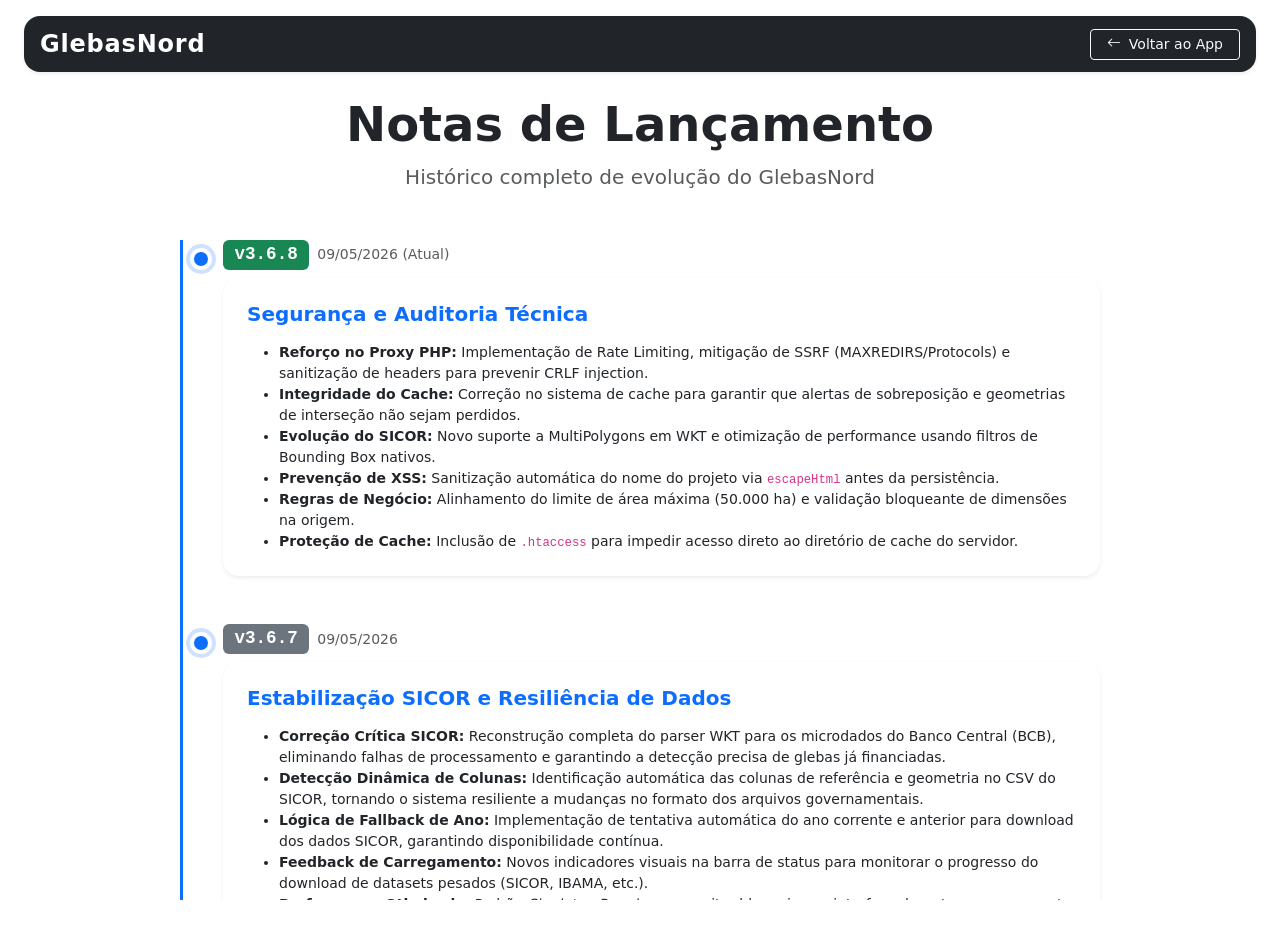
==== commit ba8eed4b: "Release v3.6.8 - Segurança: Rate Limiting + proteção SSRF + sanitização no proxy.php - Cache: Correç" ====
--- a/changelog.html
+++ b/changelog.html
@@ -4,231 +4,324 @@
 <head>
   <meta charset="UTF-8">
   <meta name="viewport" content="width=device-width, initial-scale=1.0">
-  <title>Changelog - CGRN</title>
+  <title>Changelog - GlebasNord</title>
   <link rel="stylesheet" href="https://cdn.jsdelivr.net/npm/bootstrap@5.3.2/dist/css/bootstrap.min.css">
   <link rel="stylesheet" href="https://cdn.jsdelivr.net/npm/bootstrap-icons@1.11.3/font/bootstrap-icons.min.css">
   <link rel="stylesheet" href="css/style.css">
   <style>
+    html,
     body {
+      height: 100%;
+      margin: 0;
+    }
+
+    .main-wrapper {
+      min-height: 100vh;
       background-color: var(--bs-body-bg);
     }
 
+    .main-container {
+      height: calc(100vh - 85px);
+      overflow-y: auto;
+      scroll-behavior: smooth;
+      padding-bottom: 3rem;
+    }
+
     .timeline {
-      border-left: 2px solid var(--bs-primary);
-      margin-left: 20px;
-      padding-left: 20px;
+      max-width: 920px;
+      margin: 0 auto;
+      border-left: 3px solid var(--bs-primary);
+      padding-left: 2.5rem;
       position: relative;
     }
 
     .timeline-item {
       position: relative;
-      margin-bottom: 40px;
+      margin-bottom: 3rem;
     }
 
     .timeline-item::before {
       content: '';
       position: absolute;
-      left: -31px;
-      top: 0;
-      width: 20px;
-      height: 20px;
+      left: -33px;
+      top: 8px;
+      width: 22px;
+      height: 22px;
       border-radius: 50%;
       background: var(--bs-primary);
       border: 4px solid var(--bs-body-bg);
-    }
-
-    .timeline-item.future::before {
-      background: var(--bs-secondary);
+      box-shadow: 0 0 0 4px rgba(13, 110, 253, 0.2);
     }
 
     .version-badge {
       font-family: monospace;
-      font-weight: bold;
+      font-size: 1.1rem;
+      font-weight: 700;
+    }
+
+    .card {
+      border: none;
+      border-radius: 16px;
+      box-shadow: 0 6px 24px rgba(0, 0, 0, 0.08);
+      transition: transform 0.2s;
+    }
+
+    .card:hover {
+      transform: translateY(-4px);
     }
   </style>
 </head>
 
 <body>
-  <div class="container py-4" style="max-width: 800px;">
-    <!-- Navbar -->
-    <nav class="navbar navbar-expand-lg navbar-dark bg-dark shadow-sm mb-5 rounded-4 px-3">
-      <a class="navbar-brand d-flex align-items-center gap-2" href="index.html">
-        <svg width="24" height="24" viewBox="0 0 24 24" fill="none" stroke="currentColor" stroke-width="2">
-          <polygon points="12 2 22 8.5 22 15.5 12 22 2 15.5 2 8.5" />
-          <circle cx="12" cy="12" r="3" />
-        </svg>
-        <span class="fw-bold">GlebasNord</span>
-      </a>
-      <div class="ms-auto">
-        <a href="index.html" class="btn btn-outline-light btn-sm">
-          <i class="bi bi-arrow-left me-1"></i>Voltar
+  <div class="main-wrapper">
+    <div class="container-fluid px-4 py-3">
+      <!-- Navbar consistente -->
+      <nav class="navbar navbar-expand-lg navbar-dark bg-dark shadow-sm mb-4 rounded-4 px-3">
+        <a class="navbar-brand d-flex align-items-center gap-2" href="/">
+          <span class="fw-bold fs-4">GlebasNord</span>
         </a>
-      </div>
-    </nav>
-
-    <div class="mb-5">
-      <h1 class="fw-bold mb-2">Notas de Lançamento</h1>
-      <p class="text-muted">Acompanhe a evolução do sistema e as melhorias em análise espacial.</p>
-    </div>
-
-    <div class="timeline">
-      <!-- Versão 3.6.7 -->
-      <div class="timeline-item">
-        <div class="d-flex align-items-center gap-2 mb-2">
-          <span class="badge bg-success version-badge">v3.6.7</span>
-          <span class="text-muted small">09/05/2026 (Atual)</span>
+        <div class="ms-auto">
+          <a href="/" class="btn btn-outline-light btn-sm px-3">
+            <i class="bi bi-arrow-left me-2"></i>Voltar ao App
+          </a>
         </div>
-        <div class="card border-0 shadow-sm rounded-4">
-          <div class="card-body p-4">
-            <h5 class="fw-bold mb-3 text-primary">Estabilização SICOR e Resiliência de Dados</h5>
-            <ul class="mb-0 small">
-              <li><strong>Correção Crítica SICOR:</strong> Reconstrução completa do parser WKT para os microdados do Banco Central (BCB), eliminando falhas de processamento e garantindo a detecção precisa de glebas já financiadas.</li>
-              <li><strong>Detecção Dinâmica de Colunas:</strong> Identificação automática das colunas de referência e geometria no CSV do SICOR, tornando o sistema resiliente a mudanças no formato dos arquivos governamentais.</li>
-              <li><strong>Lógica de Fallback de Ano:</strong> Implementação de tentativa automática do ano corrente e anterior para download dos dados SICOR, garantindo disponibilidade contínua.</li>
-              <li><strong>Feedback de Carregamento:</strong> Novos indicadores visuais na barra de status para monitorar o progresso do download de datasets pesados (SICOR, IBAMA, etc.).</li>
-              <li><strong>Performance Otimizada:</strong> Padrão <em>Singleton Promise</em> para evitar bloqueios na interface durante o carregamento de bases espaciais.</li>
-              <li><strong>Segurança:</strong> Whitelist do proxy PHP atualizada para suportar novos domínios confiáveis.</li>
-            </ul>
-          </div>
+      </nav>
+
+      <div class="main-container">
+        <div class="text-center mb-5">
+          <h1 class="fw-bold display-5">Notas de Lançamento</h1>
+          <p class="lead text-muted">Histórico completo de evolução do GlebasNord</p>
+        </div>
+
+        <div class="timeline">
+          <!-- Versão 3.6.8 -->
+          <div class="timeline-item">
+            <div class="d-flex align-items-center gap-2 mb-2">
+              <span class="badge bg-success version-badge">v3.6.8</span>
+              <span class="text-muted small">09/05/2026 (Atual)</span>
+            </div>
+            <div class="card border-0 shadow-sm rounded-4">
+              <div class="card-body p-4">
+                <h5 class="fw-bold mb-3 text-primary">Segurança e Auditoria Técnica</h5>
+                <ul class="mb-0 small">
+                  <li><strong>Reforço no Proxy PHP:</strong> Implementação de Rate Limiting, mitigação de SSRF
+                    (MAXREDIRS/Protocols) e sanitização de headers para prevenir CRLF injection.</li>
+                  <li><strong>Integridade do Cache:</strong> Correção no sistema de cache para garantir que alertas de
+                    sobreposição e geometrias de interseção não sejam perdidos.</li>
+                  <li><strong>Evolução do SICOR:</strong> Novo suporte a MultiPolygons em WKT e otimização de
+                    performance
+                    usando filtros de Bounding Box nativos.</li>
+                  <li><strong>Prevenção de XSS:</strong> Sanitização automática do nome do projeto via
+                    <code>escapeHtml</code> antes da persistência.
+                  </li>
+                  <li><strong>Regras de Negócio:</strong> Alinhamento do limite de área máxima (50.000 ha) e validação
+                    bloqueante de dimensões na origem.</li>
+                  <li><strong>Proteção de Cache:</strong> Inclusão de <code>.htaccess</code> para impedir acesso direto
+                    ao
+                    diretório de cache do servidor.</li>
+                </ul>
+              </div>
+            </div>
+          </div>
+
+          <!-- Versão 3.6.7 -->
+          <div class="timeline-item">
+            <div class="d-flex align-items-center gap-2 mb-2">
+              <span class="badge bg-secondary version-badge">v3.6.7</span>
+              <span class="text-muted small">09/05/2026</span>
+            </div>
+            <div class="card border-0 shadow-sm rounded-4">
+              <div class="card-body p-4">
+                <h5 class="fw-bold mb-3 text-primary">Estabilização SICOR e Resiliência de Dados</h5>
+                <ul class="mb-0 small">
+                  <li><strong>Correção Crítica SICOR:</strong> Reconstrução completa do parser WKT para os microdados do
+                    Banco Central (BCB), eliminando falhas de processamento e garantindo a detecção precisa de glebas já
+                    financiadas.</li>
+                  <li><strong>Detecção Dinâmica de Colunas:</strong> Identificação automática das colunas de referência
+                    e
+                    geometria no CSV do SICOR, tornando o sistema resiliente a mudanças no formato dos arquivos
+                    governamentais.</li>
+                  <li><strong>Lógica de Fallback de Ano:</strong> Implementação de tentativa automática do ano corrente
+                    e
+                    anterior para download dos dados SICOR, garantindo disponibilidade contínua.</li>
+                  <li><strong>Feedback de Carregamento:</strong> Novos indicadores visuais na barra de status para
+                    monitorar
+                    o progresso do download de datasets pesados (SICOR, IBAMA, etc.).</li>
+                  <li><strong>Performance Otimizada:</strong> Padrão <em>Singleton Promise</em> para evitar bloqueios na
+                    interface durante o carregamento de bases espaciais.</li>
+                  <li><strong>Segurança:</strong> Whitelist do proxy PHP atualizada para suportar novos domínios
+                    confiáveis.
+                  </li>
+                </ul>
+              </div>
+            </div>
+          </div>
+
+          <!-- Versão 3.6.6 -->
+          <div class="timeline-item">
+            <div class="d-flex align-items-center gap-2 mb-2">
+              <span class="badge bg-secondary version-badge">v3.6.6</span>
+              <span class="text-muted small">09/05/2026</span>
+            </div>
+            <div class="card border-0 shadow-sm rounded-4">
+              <div class="card-body p-4">
+                <h5 class="fw-bold mb-3 text-primary">Máscara Inteligente e Expansão Territorial</h5>
+                <ul class="mb-0 small">
+                  <li><strong>Máscara de Entrada CAR:</strong> Implementação de máscara automática e busca inteligente
+                    (debounce) no campo de consulta do SICAR.</li>
+                  <li><strong>Regex Alfanumérico:</strong> Ampliação do padrão de validação do CAR para aceitar
+                    identificadores alfanuméricos completos conforme padrão nacional.</li>
+                  <li><strong>Expansão de Escopo:</strong> Inclusão dos estados de Minas Gerais (MG) e Espírito Santo
+                    (ES)
+                    no escopo de análise do Nordeste/SUDENE.</li>
+                  <li><strong>SICOR Dinâmico:</strong> Atualização automática da URL de microdados do Banco Central para
+                    o ano corrente</li>
+                  <li><strong>Refinamento de UI:</strong> Melhorias visuais na barra de progresso da busca e
+                    estabilidade
+                    nos logs de inicialização.</li>
+                </ul>
+              </div>
+            </div>
+          </div>
+
+          <!-- Versão 3.6.5 -->
+          <div class="timeline-item">
+            <div class="d-flex align-items-center gap-2 mb-2">
+              <span class="badge bg-secondary version-badge">v3.6.5</span>
+              <span class="text-muted small">08/05/2026</span>
+            </div>
+            <div class="card border-0 shadow-sm rounded-4">
+              <div class="card-body p-4">
+                <h5 class="fw-bold mb-3 text-primary">Correções de Auditoria e UX</h5>
+                <ul class="mb-0 small">
+                  <li><strong>Refinamento de UX:</strong> Unificação da lógica de máscara do CAR e busca automática ao
+                    completar o código.</li>
+                  <li><strong>Correção de Regex:</strong> Identificador do CAR agora aceita caracteres alfanuméricos
+                    completos (A-Z, 0-9) conforme padrão do SICAR.</li>
+                  <li><strong>Consistência de Versão:</strong> Padronização da versão v3.6.5 em todos os logs,
+                    cabeçalhos e
+                    interface.</li>
+                  <li><strong>Estabilidade do SICAR:</strong> Substituição de INTERSECTS por BBOX para evitar
+                    truncamento de
+                    URL em consultas complexas.</li>
+                </ul>
+              </div>
+            </div>
+          </div>
+
+          <!-- Versão 3.6.4 -->
+          <div class="timeline-item">
+            <div class="d-flex align-items-center gap-2 mb-2">
+              <span class="badge bg-secondary version-badge">v3.6.4</span>
+              <span class="text-muted small">07/05/2026</span>
+            </div>
+            <div class="card border-0 shadow-sm rounded-4">
+              <div class="card-body p-4">
+                <h5 class="fw-bold mb-3 text-primary">Integração BCB SICOR e Novo Módulo de Biomas</h5>
+                <ul class="mb-0 small">
+                  <li><strong>Integração BCB SICOR:</strong> Validação cruzada com microdados de glebas WKT do Banco
+                    Central
+                    para detecção de duplicidade em operações de crédito rural.</li>
+                  <li><strong>Novo Serviço de Biomas:</strong> Módulo <code>bioma.js</code> dedicado com 4 estratégias
+                    de
+                    detecção e filtragem WFS otimizada para o Nordeste.</li>
+                  <li><strong>Análise de CAR Avançada:</strong> Painel de cobertura detalhado com barras de progresso,
+                    melhor match individual e alertas de área descoberta.</li>
+                  <li><strong>Popups Enriquecidos:</strong> Novos campos em IBAMA (Processo, Infração) e ICMBio (CNUC,
+                    Ano,
+                    Biomas, Demarcação).</li>
+                  <li><strong>Estabilidade Técnica:</strong> Correção de SyntaxError em <code>camadas_externas.js</code>
+                    e
+                    ReferenceError em <code>main.js</code>.</li>
+                  <li><strong>Proxy PHP v2:</strong> Suporte a descompressão manual GZIP (essencial para dados do BCB) e
+                    segurança aprimorada.</li>
+                </ul>
+              </div>
+            </div>
+          </div>
+
+          <!-- Versão 3.6.0 -->
+          <div class="timeline-item">
+            <div class="d-flex align-items-center gap-2 mb-2">
+              <span class="badge bg-secondary version-badge">v3.6.0</span>
+              <span class="text-muted small">05/05/2026</span>
+            </div>
+            <div class="card border-0 shadow-sm rounded-4">
+              <div class="card-body p-4">
+                <h5 class="fw-bold mb-3 text-primary">Refatoração de Busca e Robustez CAR</h5>
+                <ul class="mb-0 small">
+                  <li><strong>Refatoração Spatial:</strong> Lógica de MultiPolygon movida para
+                    <code>spatial_analysis.js</code> com tratamento de erros topológicos.
+                  </li>
+                  <li><strong>Busca Inteligente CAR:</strong> Suporte a múltiplos formatos de código e detecção
+                    automática
+                    de UF via Regex.</li>
+                  <li><strong>Otimização de Performance:</strong> Debounce na busca CAR e cache alfanumérico por código
+                    de
+                    imóvel.</li>
+                  <li><strong>Interface Moderna:</strong> Renovação visual das páginas de Documentação e Changelog.</li>
+                  <li><strong>UI Improvements:</strong> Novo botão para limpar cache do SICAR e feedback visual
+                    aprimorado
+                    em processamentos longos.</li>
+                </ul>
+              </div>
+            </div>
+          </div>
+          <!-- Versão 3.5.1 -->
+          <div class="timeline-item">
+            <div class="d-flex align-items-center gap-2 mb-2">
+              <span class="badge bg-secondary version-badge">v3.5.1</span>
+              <span class="text-muted small">02/05/2026</span>
+            </div>
+            <div class="card border-0 shadow-sm rounded-4">
+              <div class="card-body p-4">
+                <h5 class="fw-bold mb-3 text-primary">Refatoração de Busca e Robustez CAR</h5>
+                <ul class="mb-0 small">
+                  <li><strong>Refatoração Spatial:</strong> Lógica de MultiPolygon movida para
+                    <code>spatial_analysis.js</code> com tratamento de erros topológicos.
+                  </li>
+                  <li><strong>Busca Inteligente CAR:</strong> Suporte a múltiplos formatos de código e detecção
+                    automática
+                    de UF via Regex.</li>
+                  <li><strong>Otimização de Performance:</strong> Debounce na busca CAR e cache alfanumérico por código
+                    de
+                    imóvel.</li>
+                  <li><strong>Interface Moderna:</strong> Renovação visual das páginas de Documentação e Changelog.</li>
+                  <li><strong>UI Improvements:</strong> Novo botão para limpar cache do SICAR e feedback visual
+                    aprimorado
+                    em processamentos longos.</li>
+                </ul>
+              </div>
+            </div>
+          </div>
+
+          <!-- Versão 3.5.0 -->
+          <div class="timeline-item">
+            <div class="d-flex align-items-center gap-2 mb-2">
+              <span class="badge bg-primary version-badge">v3.5.0</span>
+              <span class="text-muted small">30/04/2026</span>
+            </div>
+            <div class="card border-0 shadow-sm rounded-4">
+              <div class="card-body p-4">
+                <h5 class="fw-bold mb-3">Módulo de Conformidade BACEN</h5>
+                <ul class="mb-0 small">
+                  <li>Lançamento oficial da verificação automática BACEN/SICOR.</li>
+                  <li>Integração com bases ICMBio, IBAMA e FUNAI via GeoServer.</li>
+                  <li>Cálculo de sobreposição percentual em tempo real.</li>
+                </ul>
+              </div>
+            </div>
+          </div>
+
         </div>
       </div>
 
-      <!-- Versão 3.6.6 -->
-      <div class="timeline-item">
-        <div class="d-flex align-items-center gap-2 mb-2">
-          <span class="badge bg-secondary version-badge">v3.6.6</span>
-          <span class="text-muted small">09/05/2026</span>
-        </div>
-        <div class="card border-0 shadow-sm rounded-4">
-          <div class="card-body p-4">
-            <h5 class="fw-bold mb-3 text-primary">Máscara Inteligente e Expansão Territorial</h5>
-            <ul class="mb-0 small">
-              <li><strong>Máscara de Entrada CAR:</strong> Implementação de máscara automática e busca inteligente (debounce) no campo de consulta do SICAR.</li>
-              <li><strong>Regex Alfanumérico:</strong> Ampliação do padrão de validação do CAR para aceitar identificadores alfanuméricos completos conforme padrão nacional.</li>
-              <li><strong>Expansão de Escopo:</strong> Inclusão dos estados de Minas Gerais (MG) e Espírito Santo (ES) no escopo de análise do Nordeste/SUDENE.</li>
-              <li><strong>SICOR Dinâmico:</strong> Atualização automática da URL de microdados do Banco Central para o ano corrente (${new Date().getFullYear()}).</li>
-              <li><strong>Refinamento de UI:</strong> Melhorias visuais na barra de progresso da busca e estabilidade nos logs de inicialização.</li>
-            </ul>
-          </div>
-        </div>
-      </div>
-
-      <!-- Versão 3.6.5 -->
-      <div class="timeline-item">
-        <div class="d-flex align-items-center gap-2 mb-2">
-          <span class="badge bg-secondary version-badge">v3.6.5</span>
-          <span class="text-muted small">08/05/2026</span>
-        </div>
-        <div class="card border-0 shadow-sm rounded-4">
-          <div class="card-body p-4">
-            <h5 class="fw-bold mb-3 text-primary">Correções de Auditoria e UX</h5>
-            <ul class="mb-0 small">
-              <li><strong>Refinamento de UX:</strong> Unificação da lógica de máscara do CAR e busca automática ao completar o código.</li>
-              <li><strong>Correção de Regex:</strong> Identificador do CAR agora aceita caracteres alfanuméricos completos (A-Z, 0-9) conforme padrão do SICAR.</li>
-              <li><strong>Consistência de Versão:</strong> Padronização da versão v3.6.5 em todos os logs, cabeçalhos e interface.</li>
-              <li><strong>Estabilidade do SICAR:</strong> Substituição de INTERSECTS por BBOX para evitar truncamento de URL em consultas complexas.</li>
-            </ul>
-          </div>
-        </div>
-      </div>
-
-      <!-- Versão 3.6.4 -->
-      <div class="timeline-item">
-        <div class="d-flex align-items-center gap-2 mb-2">
-          <span class="badge bg-secondary version-badge">v3.6.4</span>
-          <span class="text-muted small">07/05/2026</span>
-        </div>
-        <div class="card border-0 shadow-sm rounded-4">
-          <div class="card-body p-4">
-            <h5 class="fw-bold mb-3 text-primary">Integração BCB SICOR e Novo Módulo de Biomas</h5>
-            <ul class="mb-0 small">
-              <li><strong>Integração BCB SICOR:</strong> Validação cruzada com microdados de glebas WKT do Banco Central para detecção de duplicidade em operações de crédito rural.</li>
-              <li><strong>Novo Serviço de Biomas:</strong> Módulo <code>bioma.js</code> dedicado com 4 estratégias de detecção e filtragem WFS otimizada para o Nordeste.</li>
-              <li><strong>Análise de CAR Avançada:</strong> Painel de cobertura detalhado com barras de progresso, melhor match individual e alertas de área descoberta.</li>
-              <li><strong>Popups Enriquecidos:</strong> Novos campos em IBAMA (Processo, Infração) e ICMBio (CNUC, Ano, Biomas, Demarcação).</li>
-              <li><strong>Estabilidade Técnica:</strong> Correção de SyntaxError em <code>camadas_externas.js</code> e ReferenceError em <code>main.js</code>.</li>
-              <li><strong>Proxy PHP v2:</strong> Suporte a descompressão manual GZIP (essencial para dados do BCB) e segurança aprimorada.</li>
-            </ul>
-          </div>
-        </div>
-      </div>
-
-      <!-- Versão 3.6.0 -->
-      <div class="timeline-item">
-        <div class="d-flex align-items-center gap-2 mb-2">
-          <span class="badge bg-secondary version-badge">v3.6.0</span>
-          <span class="text-muted small">05/05/2026</span>
-        </div>
-        <div class="card border-0 shadow-sm rounded-4">
-          <div class="card-body p-4">
-            <h5 class="fw-bold mb-3 text-primary">Refatoração de Busca e Robustez CAR</h5>
-            <ul class="mb-0 small">
-              <li><strong>Refatoração Spatial:</strong> Lógica de MultiPolygon movida para
-                <code>spatial_analysis.js</code> com tratamento de erros topológicos.
-              </li>
-              <li><strong>Busca Inteligente CAR:</strong> Suporte a múltiplos formatos de código e detecção automática
-                de UF via Regex.</li>
-              <li><strong>Otimização de Performance:</strong> Debounce na busca CAR e cache alfanumérico por código de
-                imóvel.</li>
-              <li><strong>Interface Moderna:</strong> Renovação visual das páginas de Documentação e Changelog.</li>
-              <li><strong>UI Improvements:</strong> Novo botão para limpar cache do SICAR e feedback visual aprimorado
-                em processamentos longos.</li>
-            </ul>
-          </div>
-        </div>
-      </div>
-      <!-- Versão 3.5.1 -->
-      <div class="timeline-item">
-        <div class="d-flex align-items-center gap-2 mb-2">
-          <span class="badge bg-secondary version-badge">v3.5.1</span>
-          <span class="text-muted small">02/05/2026</span>
-        </div>
-        <div class="card border-0 shadow-sm rounded-4">
-          <div class="card-body p-4">
-            <h5 class="fw-bold mb-3 text-primary">Refatoração de Busca e Robustez CAR</h5>
-            <ul class="mb-0 small">
-              <li><strong>Refatoração Spatial:</strong> Lógica de MultiPolygon movida para
-                <code>spatial_analysis.js</code> com tratamento de erros topológicos.
-              </li>
-              <li><strong>Busca Inteligente CAR:</strong> Suporte a múltiplos formatos de código e detecção automática
-                de UF via Regex.</li>
-              <li><strong>Otimização de Performance:</strong> Debounce na busca CAR e cache alfanumérico por código de
-                imóvel.</li>
-              <li><strong>Interface Moderna:</strong> Renovação visual das páginas de Documentação e Changelog.</li>
-              <li><strong>UI Improvements:</strong> Novo botão para limpar cache do SICAR e feedback visual aprimorado
-                em processamentos longos.</li>
-            </ul>
-          </div>
-        </div>
-      </div>
-
-      <!-- Versão 3.5.0 -->
-      <div class="timeline-item">
-        <div class="d-flex align-items-center gap-2 mb-2">
-          <span class="badge bg-primary version-badge">v3.5.0</span>
-          <span class="text-muted small">30/04/2026</span>
-        </div>
-        <div class="card border-0 shadow-sm rounded-4">
-          <div class="card-body p-4">
-            <h5 class="fw-bold mb-3">Módulo de Conformidade BACEN</h5>
-            <ul class="mb-0 small">
-              <li>Lançamento oficial da verificação automática BACEN/SICOR.</li>
-              <li>Integração com bases ICMBio, IBAMA e FUNAI via GeoServer.</li>
-              <li>Cálculo de sobreposição percentual em tempo real.</li>
-            </ul>
-          </div>
-        </div>
-      </div>
-
-    </div>
-  </div>
-
-  <script src="https://cdn.jsdelivr.net/npm/bootstrap@5.3.2/dist/js/bootstrap.bundle.min.js"></script>
-  <script>
-    if (localStorage.getItem('cgrn_theme') === 'dark') {
-      document.documentElement.setAttribute('data-bs-theme', 'dark');
-    }
-  </script>
+      <script src="https://cdn.jsdelivr.net/npm/bootstrap@5.3.2/dist/js/bootstrap.bundle.min.js"></script>
+      <script>
+        if (localStorage.getItem('cgrn_theme') === 'dark') {
+          document.documentElement.setAttribute('data-bs-theme', 'dark');
+        }
+      </script>
 </body>
 
 </html>
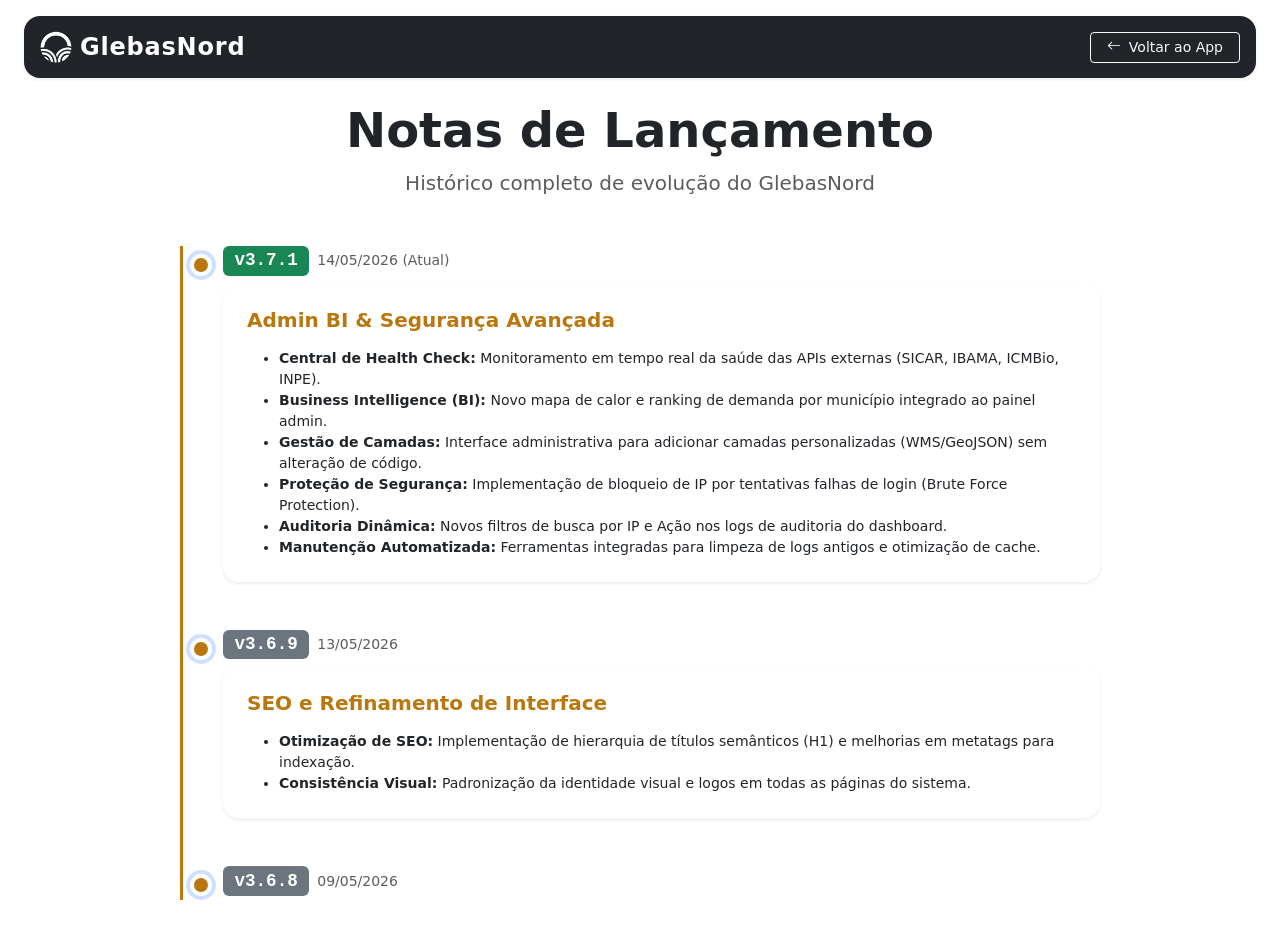
==== commit 23c922d9: "chore: release v3.7.1 - Admin BI & Segurança Avançada" ====
--- a/changelog.html
+++ b/changelog.html
@@ -4,10 +4,24 @@
 <head>
   <meta charset="UTF-8">
   <meta name="viewport" content="width=device-width, initial-scale=1.0">
-  <title>Changelog - GlebasNord</title>
+  <title>Changelog | GlebasNord - Cálculo e análise de glebas da Região Nordeste </title>
   <link rel="stylesheet" href="https://cdn.jsdelivr.net/npm/bootstrap@5.3.2/dist/css/bootstrap.min.css">
   <link rel="stylesheet" href="https://cdn.jsdelivr.net/npm/bootstrap-icons@1.11.3/font/bootstrap-icons.min.css">
   <link rel="stylesheet" href="css/style.css">
+  <meta name="description"
+    content="Histórico de versões do GlebasNord: veja as novidades, correções e melhorias de cada release da ferramenta de análise de glebas rurais." />
+  <link rel="canonical" href="https://glebasnord.com.br/changelog.html" />
+  <meta property="og:title" content="Changelog | GlebasNord - Cálculo e análise de glebas da Região Nordeste" />
+  <meta property="og:description" content="Histórico de versões e melhorias do GlebasNord." />
+  <meta property="og:type" content="website" />
+  <meta property="og:url" content="https://glebasnord.com.br/changelog.html" />
+  <meta property="og:image" content="https://glebasnord.com.br/img/og-image.jpg" />
+  <meta property="og:locale" content="pt_BR" />
+  <link rel="icon" href="img/favicon-16x16.png" />
+  <link rel="apple-touch-icon" href="img/apple-touch-icon-iphone-60x60.png">
+  <link rel="apple-touch-icon" sizes="60x60" href="img/apple-touch-icon-ipad-76x76.png">
+  <link rel="apple-touch-icon" sizes="114x114" href="img/apple-touch-icon-iphone-retina-120x120.png">
+  <link rel="apple-touch-icon" sizes="144x144" href="img/apple-touch-icon-ipad-retina-152x152.png">
   <style>
     html,
     body {
@@ -77,11 +91,12 @@
     <div class="container-fluid px-4 py-3">
       <!-- Navbar consistente -->
       <nav class="navbar navbar-expand-lg navbar-dark bg-dark shadow-sm mb-4 rounded-4 px-3">
-        <a class="navbar-brand d-flex align-items-center gap-2" href="/">
+        <a class="navbar-brand d-flex align-items-center gap-2" href="./">
+          <img src="img/logo.png" alt="GlebasNord Logo" style="height: 32px;">
           <span class="fw-bold fs-4">GlebasNord</span>
         </a>
         <div class="ms-auto">
-          <a href="/" class="btn btn-outline-light btn-sm px-3">
+          <a href="./" class="btn btn-outline-light btn-sm px-3">
             <i class="bi bi-arrow-left me-2"></i>Voltar ao App
           </a>
         </div>
@@ -94,11 +109,51 @@
         </div>
 
         <div class="timeline">
+          <!-- Versão 3.7.1 -->
+          <div class="timeline-item">
+            <div class="d-flex align-items-center gap-2 mb-2">
+              <span class="badge bg-success version-badge">v3.7.1</span>
+              <span class="text-muted small">14/05/2026 (Atual)</span>
+            </div>
+            <div class="card border-0 shadow-sm rounded-4">
+              <div class="card-body p-4">
+                <h5 class="fw-bold mb-3 text-primary">Admin BI & Segurança Avançada</h5>
+                <ul class="mb-0 small">
+                  <li><strong>Central de Health Check:</strong> Monitoramento em tempo real da saúde das APIs externas (SICAR, IBAMA, ICMBio, INPE).</li>
+                  <li><strong>Business Intelligence (BI):</strong> Novo mapa de calor e ranking de demanda por município integrado ao painel admin.</li>
+                  <li><strong>Gestão de Camadas:</strong> Interface administrativa para adicionar camadas personalizadas (WMS/GeoJSON) sem alteração de código.</li>
+                  <li><strong>Proteção de Segurança:</strong> Implementação de bloqueio de IP por tentativas falhas de login (Brute Force Protection).</li>
+                  <li><strong>Auditoria Dinâmica:</strong> Novos filtros de busca por IP e Ação nos logs de auditoria do dashboard.</li>
+                  <li><strong>Manutenção Automatizada:</strong> Ferramentas integradas para limpeza de logs antigos e otimização de cache.</li>
+                </ul>
+              </div>
+            </div>
+          </div>
+
+          <!-- Versão 3.6.9 -->
+          <div class="timeline-item">
+            <div class="d-flex align-items-center gap-2 mb-2">
+              <span class="badge bg-secondary version-badge">v3.6.9</span>
+              <span class="text-muted small">13/05/2026</span>
+            </div>
+            <div class="card border-0 shadow-sm rounded-4">
+              <div class="card-body p-4">
+                <h5 class="fw-bold mb-3 text-primary">SEO e Refinamento de Interface</h5>
+                <ul class="mb-0 small">
+                  <li><strong>Otimização de SEO:</strong> Implementação de hierarquia de títulos semânticos (H1) e
+                    melhorias em metatags para indexação.</li>
+                  <li><strong>Consistência Visual:</strong> Padronização da identidade visual e logos em todas as
+                    páginas do sistema.</li>
+                </ul>
+              </div>
+            </div>
+          </div>
+
           <!-- Versão 3.6.8 -->
           <div class="timeline-item">
             <div class="d-flex align-items-center gap-2 mb-2">
-              <span class="badge bg-success version-badge">v3.6.8</span>
-              <span class="text-muted small">09/05/2026 (Atual)</span>
+              <span class="badge bg-secondary version-badge">v3.6.8</span>
+              <span class="text-muted small">09/05/2026</span>
             </div>
             <div class="card border-0 shadow-sm rounded-4">
               <div class="card-body p-4">
--- a/css/style.css
+++ b/css/style.css
@@ -5,12 +5,20 @@
 
 /* ─── Variáveis ─────────────────────────────────────────────── */
 :root {
-  --cgrn-accent: #448aff;
+  --cgrn-primary: #B9770E;  /* Ocre Solo / Ouro Velho */
+  --cgrn-secondary: #27AD60; /* Verde Mata / Agricultura */
+  --cgrn-accent: #D35400;   /* Terracota / Sertão */
+  --cgrn-bg-light: #FDFEFE; 
   --cgrn-nav-h: 56px;
   --cgrn-status-h: 32px;
-  --cgrn-radius: 10px;
-  --cgrn-shadow: 0 2px 16px rgba(0, 0, 0, .13);
+  --cgrn-radius: 12px;
+  --cgrn-shadow: 0 4px 20px rgba(185, 119, 14, .12);
   --cgrn-mono: 'JetBrains Mono', 'Fira Code', 'Cascadia Code', 'Courier New', monospace;
+  
+  /* Sobrescrevendo Bootstrap Primário */
+  --bs-primary: var(--cgrn-primary);
+  --bs-primary-rgb: 185, 119, 14;
+  --bs-link-color: var(--cgrn-primary);
 }
 
 [data-bs-theme="dark"] {
@@ -35,13 +43,37 @@
 .navbar {
   position: relative;
   z-index: 1030;
-  height: var(--cgrn-nav-h);
+  min-height: var(--cgrn-nav-h);
   font-size: .87rem;
+}
+
+/* Garante que o mapa só inicia abaixo da navbar, mesmo quando expandida no mobile */
+@media (max-width: 991.98px) {
+
+  .navbar-collapse.show~*+#map,
+  body:has(.navbar-collapse.show) #map {
+    top: var(--cgrn-nav-h);
+    /* mantém posição base; o collapse flutua sobre o mapa */
+  }
+
+  /* Collapse com scroll quando muito alto no mobile */
+  .navbar-collapse {
+    max-height: calc(100vh - var(--cgrn-nav-h) - var(--cgrn-status-h));
+    overflow-y: auto;
+    background: inherit;
+    border-top: 1px solid rgba(255, 255, 255, .1);
+    padding: .5rem 0;
+  }
 }
 
 .navbar-brand {
   font-weight: 800;
   letter-spacing: .04em;
+}
+
+.navbar-brand img {
+  height: 31px;
+  filter: brightness(1.1);
 }
 
 .navbar .dropdown-menu {
@@ -109,7 +141,7 @@
 .upload-zone {
   border: 2px dashed var(--bs-border-color, #dee2e6);
   border-radius: var(--cgrn-radius);
-  padding: 2rem 1rem;
+  padding: 1.5rem 1rem;
   text-align: center;
   cursor: pointer;
   transition: border-color .2s, background .2s;
@@ -117,8 +149,35 @@
 
 .upload-zone:hover,
 .upload-zone.drag-over {
-  border-color: var(--cgrn-accent);
-  background: color-mix(in srgb, var(--cgrn-accent) 5%, transparent);
+  border-color: var(--cgrn-primary);
+  background: color-mix(in srgb, var(--cgrn-primary) 5%, transparent);
+}
+
+/* Esmaece instrucoes durante drag */
+.upload-zone.drag-over .upload-idle-state {
+  opacity: .4;
+  pointer-events: none;
+}
+
+/* Card de informacoes do arquivo selecionado */
+.upload-file-card {
+  cursor: default;
+  user-select: text;
+  font-size: .82rem;
+  transition: all .15s ease;
+}
+
+/* Animacao ao aparecer */
+#uploadFileInfo:not(.d-none),
+#uploadProgress:not(.d-none) {
+  animation: fadein .2s ease;
+}
+
+/* Mensagem de progresso */
+#uploadProgressMsg {
+  font-family: var(--cgrn-mono);
+  font-size: .72rem;
+  min-height: 1.2em;
 }
 
 /* Campo CAR com fonte mono e feedback colorido */
@@ -127,7 +186,7 @@
 }
 
 #carSearchCode:focus {
-  box-shadow: 0 0 0 .2rem rgba(13, 110, 253, .15);
+  box-shadow: 0 0 0 .2rem rgba(185, 119, 14, .15);
 }
 
 #carProgressBar {
@@ -162,7 +221,7 @@
   text-transform: uppercase;
   letter-spacing: 0.05em;
   font-size: 0.62rem;
-  color: var(--bs-primary);
+  color: var(--cgrn-primary);
 }
 
 .results-table tbody tr:nth-of-type(odd) {
@@ -174,7 +233,7 @@
 }
 
 .results-table tbody tr:hover {
-  background-color: rgba(68, 138, 255, 0.05) !important;
+  background-color: rgba(185, 119, 14, 0.05) !important;
 }
 
 /* Badges Modernos */
@@ -535,7 +594,7 @@
 }
 
 #adicionarGleba .nav.nav-pills .nav-link.active {
-  color: var(--bs-primary);
+  color: var(--cgrn-primary);
   background: var(--bs-modal-bg, #fff);
   border-color: var(--bs-border-color) var(--bs-border-color) var(--bs-modal-bg, #fff);
   font-weight: 600;
@@ -575,6 +634,25 @@
 .toast-header,
 .toast-body {
   font-size: .82rem;
+}
+
+/* Container de toasts: posicionado dinamicamente acima da status bar */
+.cgrn-toast-container {
+  z-index: 1100;
+  bottom: calc(var(--cgrn-status-h) + 6px);
+}
+
+@media (max-width: 576px) {
+  .cgrn-toast-container {
+    right: 0 !important;
+    left: 0;
+    padding: .5rem !important;
+  }
+
+  .toast {
+    min-width: unset;
+    width: 100%;
+  }
 }
 
 /* ─── Controles Leaflet no dark mode ─────────────────────────── */
@@ -651,4 +729,24 @@
   #tiLegendPanel {
     display: none !important;
   }
+
+  /* Status bar no mobile: truncar texto longo de coordenadas */
+  #statusCoords {
+    max-width: 120px;
+    overflow: hidden;
+    text-overflow: ellipsis;
+    white-space: nowrap;
+  }
+}
+
+/* Status icons no mobile mostram apenas ícone (texto nos spans internos escondido por d-none) */
+@media (max-width: 575.98px) {
+
+  /* Painel flutuante no mobile: posiciona no topo direito para não sobrepor os controles Leaflet */
+  #layerControlPanel {
+    bottom: calc(var(--cgrn-status-h) + 6px);
+    right: 6px;
+    min-width: 48px;
+    max-width: 220px;
+  }
 }
